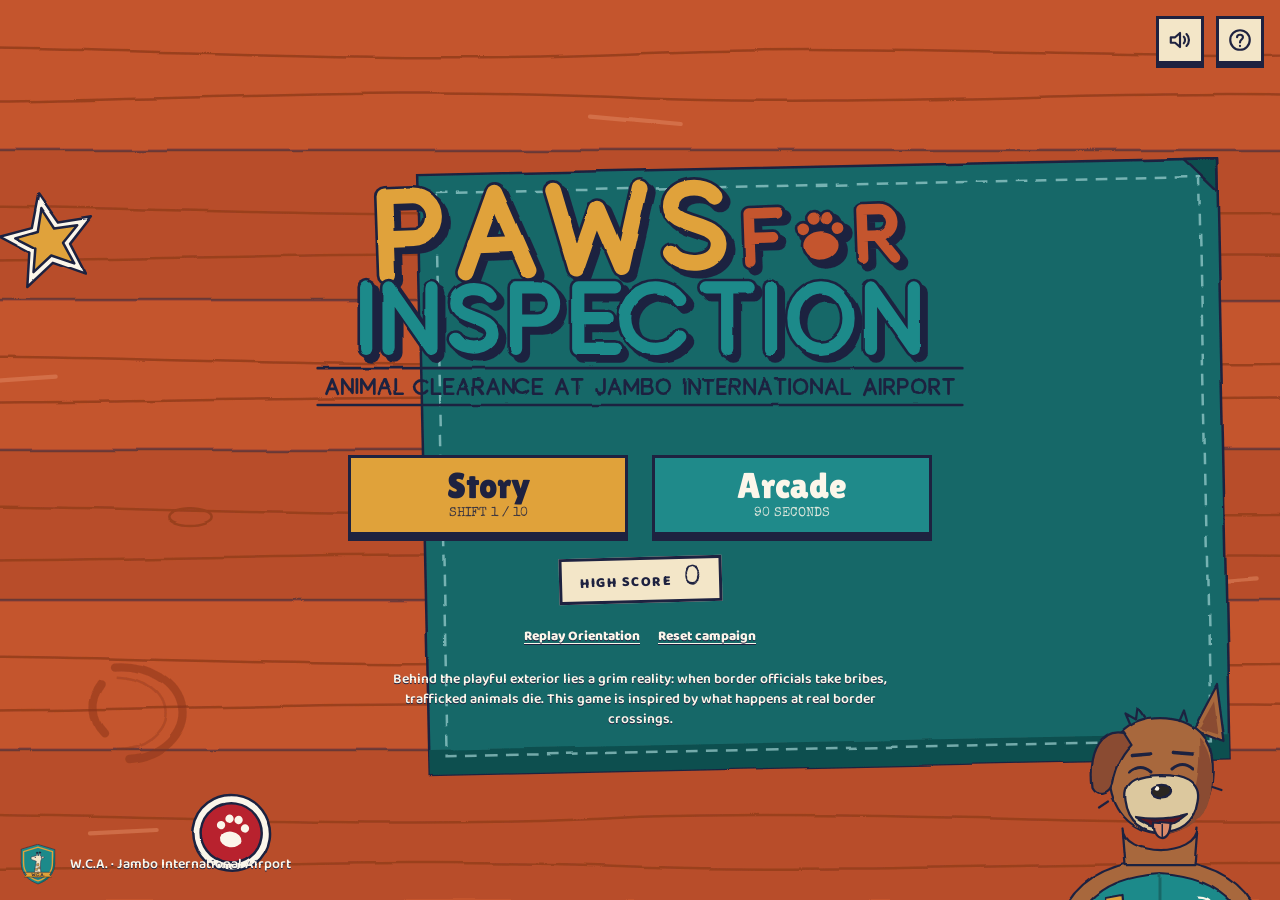
==== index.html @ 9b32c7e4 "Add a wildlife-trafficking disclaimer to the main menu A short line at the bottom of the teal mat: t" ====
<!DOCTYPE html>
<html lang="en">
<head>
  <meta charset="UTF-8" />
  <meta name="viewport" content="width=device-width, initial-scale=1.0, maximum-scale=1.0, user-scalable=no, viewport-fit=cover" />
  <meta name="theme-color" content="#E0A23A" />
  <meta name="apple-mobile-web-app-capable" content="yes" />
  <meta name="mobile-web-app-capable" content="yes" />
  <title>Paws for Inspection</title>
  <link rel="manifest" href="manifest.webmanifest" />
  <!-- Link previews (WhatsApp, X, Facebook) -->
  <meta property="og:type" content="website" />
  <meta property="og:title" content="Paws for Inspection" />
  <meta property="og:description" content="Catch the smugglers, save the animals. Clear animals through customs at Jambo International Airport." />
  <meta property="og:url" content="https://jiwe-studio.github.io/paws-for-inspection/" />
  <meta property="og:image" content="https://jiwe-studio.github.io/paws-for-inspection/art/ui/og-image.jpg" />
  <meta property="og:image:width" content="1200" />
  <meta property="og:image:height" content="630" />
  <meta name="twitter:card" content="summary_large_image" />
  <meta name="twitter:image" content="https://jiwe-studio.github.io/paws-for-inspection/art/ui/og-image.jpg" />
  <link rel="icon" type="image/svg+xml" href="art/ui/app-icon-192.svg" />
  <link rel="apple-touch-icon" href="art/ui/app-icon-180.png" />
  <meta name="description" content="Clear, search and stamp animals through airport customs at Jambo International Airport." />
  <link rel="preconnect" href="https://fonts.googleapis.com" />
  <link rel="preconnect" href="https://fonts.gstatic.com" crossorigin />
  <link rel="stylesheet" href="https://fonts.googleapis.com/css2?family=Lilita+One&family=Special+Elite&family=Baloo+2:wght@400;600;800&display=swap" />
  <link rel="stylesheet" href="style.css?v=38" />
  <script src="tutorial.js?v=38" defer></script>
  <script src="story.js?v=38" defer></script>
  <script src="audio.js?v=38" defer></script>
  <script src="game.js?v=38" defer></script>
</head>
<body>

  <!-- Loading screen (Batch 9 splash) -->
  <div class="splash" id="splash" aria-hidden="true"></div>

  <!-- TOP DASHBOARD -->
  <header>
    <div class="agency-branding">
      <div class="agency-badge"><img src="art/ui/logo-wca.svg" alt="W.C.A. crest" /></div>
      <div class="agency-text">
        <h1>W.C.A.</h1>
        <span>WANYAMA CUSTOMS AUTHORITY &middot; JAMBO INT'L AIRPORT</span>
      </div>
    </div>

    <div class="hud-metrics">
      <div class="mode-badge" id="hudModeBadge">STORY: SHIFT 1</div>

      <div class="metric-card timer-card" id="timerBox">
        <div class="label">Shift Timer</div>
        <div class="value" id="hudTimer">01:30</div>
      </div>

      <div class="metric-card">
        <div class="label">Score</div>
        <div class="value" id="hudScore">0</div>
      </div>

      <div class="metric-card" id="hudQuotaCard">
        <div class="label">Shift Quota</div>
        <div class="value" id="hudQuota">0 / 4</div>
      </div>

      <div class="metric-card">
        <div class="label">Strikes</div>
        <div class="strikes-container">
          <div class="strike-box" id="strike1">✕</div>
          <div class="strike-box" id="strike2">✕</div>
          <div class="strike-box" id="strike3">✕</div>
        </div>
      </div>

      <button class="btn-icon menu-toggle" id="btnMoreMenu" aria-expanded="false" aria-controls="headerBtns" aria-label="More options"><img class="icon" src="art/ui/icon-menu.svg" alt=""></button>

      <div class="header-btns" id="headerBtns">
        <button class="btn-icon" id="btnMainMenu" title="Return to Main Menu"><img class="icon" src="art/ui/icon-home.svg" alt=""> Menu</button>
        <button class="btn-icon" id="btnOpenDex" title="View the Rescue Log"><img class="icon" src="art/ui/icon-petdex.svg" alt=""> Rescue Log <span id="dexCountBadge">(0/20)</span></button>
        <button class="btn-icon" id="btnCustomSuspects" title="Add Friends to Suspect Roster"><img class="icon" src="art/ui/icon-suspects.svg" alt=""> Suspects</button>
        <button class="btn-icon" id="btnSoundToggle" title="Toggle Sound"><img class="icon" src="art/ui/icon-sound-on.svg" alt=""> ON</button>
        <button class="btn-icon" id="btnHelp" title="Customs Regulations Manual"><img class="icon" src="art/ui/icon-help.svg" alt=""> Help</button>
      </div>
    </div>
  </header>

  <!-- MAIN DESK -->
  <main id="deskMain">
    
    <!-- LEFT PANEL: PASSENGER & ANIMAL INSPECTION -->
    <section class="inspection-bay">
      <div class="passenger-booth">
        <div class="booth-window">
          <div class="passenger-avatar" id="passAvatar">👩🏾‍🌾</div>
        </div>
        <div class="passenger-details">
          <div class="passenger-name-tag">Passenger / Importer</div>
          <div class="passenger-name" id="passName">Njeri Wambui</div>
          <div class="speech-bubble" id="passSpeech">"Habari officer!"</div>
          <div class="bribe-offer hidden" id="bribeOffer">
            <img class="bribe-envelope" src="art/ui/bribe-envelope.svg" alt="" />
            <div class="bribe-note">An envelope slides under the window: <em>"a little chai money, officer"</em>.</div>
            <div class="bribe-actions">
              <button class="bribe-btn take" id="btnTakeBribe">Take it &amp; approve</button>
              <button class="bribe-btn refuse" id="btnRefuseBribe">Slide it back</button>
            </div>
          </div>
        </div>
      </div>

      <div class="animal-stage-container">
        <!-- SCALE READOUT -->
        <div class="scale-bar">
          <span class="scale-label"><span class="wide-only">BIO-MASS DIGITAL </span>SCALE</span>
          <span class="scale-digital-readout" id="scaleDisplay">0.0 KG</span>
        </div>

        <!-- CAGE VIEWPORT & SCRATCH CANVAS -->
        <div class="viewport-box" id="viewportBox">
          <!-- Revealed true underlayer -->
          <div class="animal-underlayer">
            <div class="animal-illustration" id="animalGraphic">🐕</div>
            <div class="animal-revealed-tag" id="animalTrueTag">Looks like: Border Collie</div>
          </div>

          <!-- Scratch Canvas Overlay for Disguise Rubbing -->
          <canvas class="animal-scratch-canvas" id="scratchCanvas" width="560" height="280"></canvas>
        </div>

        <!-- GADGET TRAY (Vocalizer & Coffee Panic Button) -->
        <div class="gadget-tray">
          <button class="gadget-btn" id="btnVocalize" title="Make the animal call out. A disguise might give itself away.">
            <img class="icon" src="art/ui/icon-provoke.svg" alt=""> Provoke<span class="wide-only"> Sound</span>
          </button>
          <button class="gadget-btn hidden" id="btnBiscuit" title="Biscuit sniffs the crate once per shift.">
            <img class="icon" src="art/crew/biscuit_sniffing.svg" alt=""><span class="wide-only"> Biscuit</span>
          </button>
          <button class="gadget-btn coffee" id="btnCoffee" title="Freeze the shift timer for 5 seconds. Once per shift.">
            <img class="icon" src="art/ui/icon-coffee.svg" alt=""> Chai<span class="wide-only"> Break (5s)</span>
          </button>
          <span class="wipe-progress-text" id="wipeStatus"></span>
        </div>

        <!-- TOOL CONTROLS -->
        <div class="toolbox" id="toolbox">
          <div class="tool-group">
            <button class="tool-btn active" id="btnToolSponge" title="Scrub the crate cover to see the animal inside.">
              <img class="icon" src="art/ui/icon-sponge.svg" alt=""> Sponge
            </button>
            <button class="tool-btn" id="btnToolUV" title="Check the permit seal. Genuine seals glow green.">
              <img class="icon" src="art/ui/icon-uv.svg" alt=""> UV<span class="wide-only"> Light</span>
            </button>
          </div>
          <span class="hotkey-hint">Hotkeys: [A] Approve &bull; [D] Deny &bull; [W/Space] Tool</span>
        </div>
      </div>
    </section>

    <!-- RIGHT PANEL: CITES OFFICIAL PERMIT & STAMPS -->
    <section class="permit-panel">
      <div class="cites-permit" id="permitCard">
        <!-- Physical Stamp Imprint on Verdict -->
        <div class="rubber-stamp-overlay" id="stampOverlay"><img id="stampOverlayImg" src="art/ui/stamp-approved.svg" alt="" /></div>

        <div>
          <div class="permit-header">
            <div class="permit-title-wrap">
              <h2>Wildlife Transit Permit</h2>
              <span>WANYAMA CUSTOMS AUTHORITY &middot; IMPORT DIVISION</span>
            </div>
            <div class="permit-code" id="docPermitId">#WTP-0000-K</div>
          </div>

          <div class="permit-fields">
            <div class="permit-field">
              <div class="p-label">Owner / Importer</div>
              <div class="p-value" id="docOwner">Njeri Wambui</div>
            </div>

            <div class="permit-field">
              <div class="p-label">Permit Valid Until</div>
              <div class="p-value" id="docExpiry">NOV 24, 2026</div>
            </div>

            <div class="permit-field full-width">
              <div class="p-label">Declared Species</div>
              <div class="p-value" id="docSpecies">Border Collie (Canis familiaris)</div>
            </div>

            <div class="permit-field">
              <div class="p-label">Permitted Max Weight</div>
              <div class="p-value" id="docWeight">Max 20.0 KG</div>
            </div>

            <div class="permit-field chip-field">
              <div class="p-label">Microchip ID</div>
              <div class="p-value" id="docChip">#CHIP-0000-KE</div>
            </div>
          </div>
        </div>

        <div class="official-seal-row">
          <div class="security-hologram" id="docSeal">
            <img id="docSealImg" src="art/ui/seal-genuine.svg" alt="W.C.A. official seal" />
          </div>
          <div class="customs-date-badge">
            <div class="c-label">TODAY'S CUSTOMS DATE:</div>
            <div class="c-date" id="docCurrentDate">OCT 14, 2026</div>
          </div>
        </div>
      </div>

      <!-- VERDICT BUTTONS -->
      <div class="verdict-actions">
        <button class="stamp-btn deny" id="btnDeny">
          <img class="stamp-icon" src="art/ui/stamp-button-deny.svg" alt="" />
          <span class="stamp-label">DENY<span class="shortcut-tag">KEY: D</span></span>
        </button>
        <button class="stamp-btn approve" id="btnApprove">
          <img class="stamp-icon" src="art/ui/stamp-button-approve.svg" alt="" />
          <span class="stamp-label">APPROVE<span class="shortcut-tag">KEY: A</span></span>
        </button>
      </div>
    </section>

  </main>

  <!-- POPUP FEEDBACK TOAST -->
  <div class="verdict-feedback" id="verdictToast">
    <span id="toastIcon"></span>
    <span id="toastMsg"></span>
  </div>

  <!-- DIALOGUE + SPOTLIGHT (Orientation, shift briefings, story scenes) -->
  <div class="dialogue-layer hidden" id="dialogueLayer">
    <div class="dialogue-backdrop" id="dialogueBackdrop"></div>
    <svg class="spotlight-svg" id="spotlightSvg" aria-hidden="true"></svg>
    <div class="dialogue-box" id="dialogueBox" role="dialog" aria-live="polite">
      <div class="dialogue-portrait" id="dialoguePortrait"></div>
      <div class="dialogue-body">
        <div class="dialogue-name" id="dialogueName"></div>
        <div class="dialogue-text" id="dialogueText"></div>
        <div class="dialogue-next" id="dialogueNext">Tap to continue ▸</div>
      </div>
    </div>
  </div>

  <!-- 1. MAIN MENU (Batch 6a) -->
  <div class="modal-backdrop screen-backdrop" id="mainMenuModal">
    <div class="screen-corner-btns">
      <button class="icon-square" id="btnMenuSound" aria-label="Toggle sound"><img class="icon" src="art/ui/icon-sound-on.svg" alt="" /></button>
      <button class="icon-square" id="btnMenuHelp" aria-label="How to play"><img class="icon" src="art/ui/icon-help.svg" alt="" /></button>
    </div>
    <img class="menu-biscuit" src="art/crew/biscuit_happy.svg" alt="" />

    <div class="menu-screen">
      <h2 class="menu-logo"><img src="art/ui/logo-game.svg" alt="Paws for Inspection" /></h2>

      <div class="menu-main-btns">
        <button class="big-btn big-btn-ochre" id="btnMenuStory">
          Story
          <span class="big-btn-sub" id="menuStoryBadge">SHIFT 1 / 10</span>
        </button>
        <button class="big-btn big-btn-teal" id="btnMenuArcade">
          Arcade
          <span class="big-btn-sub">90 SECONDS</span>
        </button>
      </div>

      <div class="menu-highscore">
        <span class="hs-label">HIGH SCORE</span>
        <span class="hs-val" id="menuArcadeHighScore">0</span>
      </div>

      <div class="menu-links">
        <button class="text-link" id="btnReplayTutorial">Replay Orientation</button>
        <button class="text-link" id="btnResetStory">Reset campaign</button>
      </div>

      <p class="menu-disclaimer">Behind the playful exterior lies a grim reality: when border officials take bribes, trafficked animals die. This game is inspired by what happens at real border crossings.</p>
    </div>

    <div class="menu-footer"><img src="art/ui/logo-wca.svg" alt="" /><span>W.C.A. &middot; Jambo International Airport</span></div>
  </div>

  <!-- 2. DAILY BULLETIN (Batch 6b) -->
  <div class="modal-backdrop screen-backdrop hidden" id="bulletinModal">
    <div class="bulletin-screen">
      <div class="bulletin-sheet">
        <div class="bulletin-body">
          <div class="bulletin-kicker" id="bulletinKicker">DAILY BULLETIN &middot; SHIFT 1 &middot; 14 OCT</div>
          <div class="bulletin-title" id="bulletinTitle">First Day at Jambo</div>
          <div class="bulletin-story" id="bulletinStory"></div>
          <div class="bulletin-rules">
            <div class="bulletin-rules-title">TODAY'S RULES</div>
            <ol class="bulletin-rules-list" id="bulletinRulesList"></ol>
          </div>
        </div>
      </div>
      <div class="bulletin-actions">
        <div class="bulletin-nudge">Read it, rookie. Then stamp.</div>
        <button class="big-btn big-btn-ochre" id="btnStartBulletinShift">Start shift</button>
      </div>
    </div>
  </div>

  <!-- STORY MAP (Batch 7e): pick a shift, see bests and endings -->
  <div class="modal-backdrop screen-backdrop hidden" id="storyMapModal">
    <div class="map-screen">
      <div class="map-head">
        <button class="icon-square" id="btnMapBack" aria-label="Back to menu"><img class="icon" src="art/ui/icon-home.svg" alt="" /></button>
        <div class="map-title">Story &middot; first ten shifts</div>
        <div class="map-endings" id="mapEndings"></div>
        <button class="map-badges-btn" id="btnMapBadges">Badges 0/11</button>
      </div>
      <div class="map-board">
        <img class="map-bg" src="art/ui/story-map-bg.svg" alt="" />
        <div class="map-nodes" id="mapNodes"></div>
      </div>
      <button class="big-btn big-btn-ochre" id="btnMapStart">Start shift 1</button>
    </div>
  </div>

  <!-- BADGES -->
  <div class="modal-backdrop hidden" id="badgesModal">
    <div class="modal-card badges-card">
      <div class="log-head"><h2>Badges</h2><span class="log-count" id="badgesCount">0 / 11</span></div>
      <div class="badge-grid" id="badgesGrid"></div>
      <button class="primary-btn" id="btnCloseBadges">Back</button>
    </div>
  </div>

  <!-- SHIFT TITLE CARD (Batch 7d) -->
  <div class="shift-card-layer hidden" id="shiftCardLayer">
    <img class="shift-card" id="shiftCardImg" src="art/ui/shift-card-01.svg" alt="" />
  </div>

  <!-- TEAM ACTIVITY (K9 training, warehouse raid, quiz night) -->
  <div class="modal-backdrop screen-backdrop hidden" id="activityModal">
    <div class="paper-panel activity-panel">
      <div class="activity-head">
        <div>
          <div class="report-kicker" id="activityKicker">TEAM ACTIVITY</div>
          <h2 class="report-title" id="activityTitle"></h2>
        </div>
        <div class="activity-progress" id="activityProgress"></div>
      </div>
      <div class="activity-body" id="activityBody"></div>
    </div>
  </div>

  <!-- 3. SHIFT REPORT (Batch 6d) -->
  <div class="modal-backdrop screen-backdrop hidden" id="gameOverModal">
    <div class="paper-panel report-panel">
      <div class="report-head">
        <div>
          <div class="report-kicker" id="endSubtitle">SHIFT 1 &middot; COMPLETE</div>
          <h2 class="report-title" id="endTitle">Shift report</h2>
        </div>
        <div class="report-rank" id="endRank">SENIOR INSPECTOR</div>
      </div>

      <div class="report-stats">
        <div class="report-stat"><div class="s-label">ACCURACY</div><div class="s-value" id="endAccuracy">0%</div></div>
        <div class="report-stat"><div class="s-label">SPEED</div><div class="s-value"><span id="endSpeed">0.0s</span><span class="s-unit">per case</span></div></div>
        <div class="report-stat"><div class="s-label">SMUGGLERS BUSTED</div><div class="s-value" id="endSmugglers">0</div></div>
        <div class="report-stat"><div class="s-label">STRIKES</div><div class="s-value"><span id="endStrikes">0</span><span class="report-strike-marks" id="endStrikeMarks"></span></div></div>
      </div>

      <div class="report-rescued hidden" id="endRescuedRow">
        <div class="report-rescued-badges" id="endRescuedBadges"></div>
        <div class="report-rescued-text" id="endRescuedText"></div>
      </div>

      <div class="report-score">SCORE <span id="endScore">0</span> &middot; <span id="endCases">0</span> CASES</div>
      <div class="report-best" id="endBest"></div>

      <div class="report-actions">
        <button class="big-btn big-btn-ochre" id="btnEndAction">Next shift</button>
        <button class="big-btn big-btn-teal" id="btnShareResult" aria-label="Share your result">Share</button>
        <button class="big-btn big-btn-paper" id="btnEndReturnMenu">Menu</button>
      </div>
    </div>
  </div>

  <!-- 4. PET-DEX DOSSIER SCRAPBOOK MODAL -->
  <div class="modal-backdrop hidden" id="petdexModal">
    <div class="modal-card" style="max-width:680px;">
      <div class="log-head"><h2>Rescue Log</h2><span class="log-count" id="logCount">0 / 20</span></div>
      <div class="subtitle">Every animal you have cleared, seized or rescued</div>

      <div class="petdex-grid" id="petdexGrid">
        <!-- Rendered dynamically -->
      </div>

      <button class="primary-btn" id="btnCloseDex">BACK TO DESK</button>
    </div>
  </div>

  <!-- 5. CUSTOM SUSPECTS MODAL ("PUT US IN THE GAME") -->
  <div class="modal-backdrop hidden" id="suspectsModal">
    <div class="modal-card">
      <h2>Customs Suspect Roster</h2>
      <div class="subtitle">Add You &amp; Your Friends to the Passenger Rotation!</div>

      <div style="background:#263238; padding:12px; border-radius:8px; margin-bottom:14px; text-align:left;">
        <div style="font-size:0.75rem; font-weight:bold; color:var(--accent-gold); margin-bottom:6px;">ADD NEW SUSPECT:</div>
        <div class="suspect-form-row">
          <input type="text" class="versus-input" id="inputSuspectName" placeholder="Friend's Name" maxlength="24" />
          <select id="selectAvatar" style="background:#37474f; color:#fff; border:1px solid #546e7a; border-radius:4px; padding:6px; font-size:1.1rem;">
            <option value="🥸">🥸</option>
            <option value="🤠">🤠</option>
            <option value="🧐">🧐</option>
            <option value="👩‍🌾">👩‍🌾</option>
            <option value="🎩">🎩</option>
            <option value="🕵️‍♂️">🕵️‍♂️</option>
            <option value="🦹">🦹</option>
          </select>
        </div>
        <input type="text" class="versus-input" id="inputSuspectQuote" placeholder="Suspicious quote (e.g. 'I swear it's just my dog!')" style="width:100%; margin-bottom:8px;" maxlength="70" />
        <button class="primary-btn" id="btnAddSuspect" style="padding:8px 16px; font-size:0.9rem;">+ ADD SUSPECT</button>
      </div>

      <div style="font-size:0.75rem; font-weight:bold; color:#90a4ae; margin-bottom:6px; text-align:left;">CURRENT ROSTER:</div>
      <div id="suspectsList" style="max-height:180px; overflow-y:auto; margin-bottom:14px;"></div>

      <button class="primary-btn" id="btnCloseSuspects">SAVE &amp; RETURN</button>
    </div>
  </div>

  <!-- SOUND SETTINGS -->
  <div class="modal-backdrop hidden" id="audioModal">
    <div class="modal-card audio-card">
      <h2>Sound</h2>
      <div class="audio-rows">
        <label class="audio-row"><span>Music</span><input type="range" id="volMusic" min="0" max="100" /></label>
        <label class="audio-row"><span>Effects</span><input type="range" id="volSfx" min="0" max="100" /></label>
        <label class="audio-row"><span>Airport sounds</span><input type="range" id="volAmbience" min="0" max="100" /></label>
        <label class="audio-row audio-mute"><input type="checkbox" id="audioMute" /><span>Mute everything</span></label>
      </div>
      <button class="primary-btn" id="btnCloseAudio">Done</button>
    </div>
  </div>

  <!-- 6. RULES POPUP MODAL -->
  <div class="modal-backdrop hidden" id="rulesModal">
    <div class="modal-card">
      <h2>Customs Officer Field Manual</h2>
      <div class="subtitle">Quick Discrepancy Checklist</div>

      <div class="guide-box">
        <p><strong>DENY ENTRY IF ANY OF THE FOLLOWING OCCUR:</strong></p>
        <p><strong class="rule-deny">DENY &middot; Expired Permit:</strong> the "Valid Until" date is before today's customs date.</p>
        <p><strong class="rule-deny">DENY &middot; Name Mismatch:</strong> the permit owner isn't spelled exactly like the passenger's name. Watch for one-letter typos!</p>
        <p><strong class="rule-deny">DENY &middot; Overweight:</strong> the scale reads above the permit's max weight, even by a little.</p>
        <p><strong class="rule-deny">DENY &middot; Disguised Animal:</strong> scrub the crate with the Sponge. DENY if the animal isn't the declared species. <em>Provoke Sound</em> can give it away too.</p>
        <p><strong class="rule-deny">DENY &middot; Forged Seal:</strong> switch to the Blacklight UV. A genuine seal glows green. A fake stays dark.</p>
        <p><strong class="rule-approve">APPROVE:</strong> everything checks out.</p>
        <p style="color:#90a4ae;">Rules unlock shift by shift. Your Daily Bulletin always lists what to check.</p>
      </div>

      <button class="primary-btn" id="btnCloseRules">BACK TO DESK</button>
    </div>
  </div>

</body>
</html>
---- style.css ----
:root {
  --bg-desk: #232b36;
  --desk-pad: #37474f;
  --paper-bg: #fdf8e9;
  --paper-border: #d4c5a9;
  --ink: #1a1a1a;
  --cites-stamp-red: #d32f2f;
  --cites-stamp-green: #2e7d32;
  --accent-gold: #fbc02d;
  --accent-blue: #0288d1;
  --accent-cyan: #00e5ff;
  --danger: #e53935;
  --success: #43a047;
  --lcd-green: #00e676;
  --lcd-bg: #00240e;
  --font-mono: "Courier New", Courier, monospace;
  --font-sans: system-ui, -apple-system, BlinkMacSystemFont, "Segoe UI", Roboto, sans-serif;
}

* {
  box-sizing: border-box;
  margin: 0;
  padding: 0;
  user-select: none;
  -webkit-user-select: none;
  -webkit-tap-highlight-color: transparent;
}

body {
  background-color: var(--bg-desk);
  font-family: var(--font-sans);
  color: #eceff1;
  min-height: 100vh;
  min-height: 100dvh;
  display: flex;
  flex-direction: column;
  overflow-x: hidden;
}

/* TOP DASHBOARD / HEADER */
header {
  background: linear-gradient(180deg, #1b222c 0%, #11161d 100%);
  border-bottom: 3px solid #0d1217;
  padding: 8px 16px;
  display: flex;
  align-items: center;
  justify-content: space-between;
  gap: 12px;
  box-shadow: 0 4px 15px rgba(0,0,0,0.5);
  z-index: 10;
  flex-wrap: wrap;
}

.agency-branding {
  display: flex;
  align-items: center;
  gap: 10px;
}

.agency-badge {
  font-size: 1.8rem;
  background: #37474f;
  border: 2px solid var(--accent-gold);
  border-radius: 50%;
  width: 42px;
  height: 42px;
  display: flex;
  align-items: center;
  justify-content: center;
  box-shadow: 0 2px 8px rgba(0,0,0,0.4);
}

.agency-text h1 {
  font-size: 1.05rem;
  font-weight: 800;
  letter-spacing: 0.8px;
  color: #fff;
  text-transform: uppercase;
  line-height: 1.1;
}

.agency-text span {
  font-size: 0.65rem;
  color: #90a4ae;
  letter-spacing: 0.5px;
}

.hud-metrics {
  display: flex;
  align-items: center;
  gap: 10px;
  flex-wrap: wrap;
}

.metric-card {
  background: #19202a;
  border: 1px solid #37474f;
  border-radius: 6px;
  padding: 4px 10px;
  text-align: center;
  min-width: 75px;
}

.metric-card .label {
  font-size: 0.6rem;
  font-weight: 700;
  color: #90a4ae;
  text-transform: uppercase;
  letter-spacing: 0.8px;
  margin-bottom: 1px;
}

.metric-card .value {
  font-family: var(--font-mono);
  font-size: 1.2rem;
  font-weight: 800;
  color: #fff;
}

.metric-card.timer-card .value {
  color: var(--lcd-green);
}

.metric-card.timer-card.frozen .value {
  color: var(--accent-cyan);
  text-shadow: 0 0 10px var(--accent-cyan);
}

.metric-card.timer-card.urgent .value {
  color: var(--danger);
  animation: pulse-urgent 0.8s infinite alternate;
}

@keyframes pulse-urgent {
  from { transform: scale(1); filter: drop-shadow(0 0 2px var(--danger)); }
  to { transform: scale(1.08); filter: drop-shadow(0 0 8px var(--danger)); }
}

.mode-badge {
  background: #37474f;
  border: 1px solid var(--accent-gold);
  color: var(--accent-gold);
  padding: 4px 10px;
  border-radius: 4px;
  font-size: 0.72rem;
  font-weight: 800;
  letter-spacing: 0.5px;
  text-transform: uppercase;
}

.strikes-container {
  display: flex;
  gap: 4px;
  margin-top: 3px;
}

.strike-box {
  width: 18px;
  height: 18px;
  background: #263238;
  border: 1px solid #455a64;
  border-radius: 4px;
  display: flex;
  align-items: center;
  justify-content: center;
  font-size: 0.75rem;
  color: #546e7a;
  font-weight: bold;
}

.strike-box.active {
  background: #d32f2f;
  border-color: #ff5252;
  color: #fff;
  box-shadow: 0 0 8px rgba(255, 23, 68, 0.7);
}

.header-btns {
  display: flex;
  gap: 6px;
}

.btn-icon {
  background: #263238;
  border: 1px solid #455a64;
  color: #eceff1;
  padding: 5px 9px;
  border-radius: 6px;
  cursor: pointer;
  font-size: 0.78rem;
  font-weight: 600;
  display: flex;
  align-items: center;
  gap: 5px;
  transition: all 0.2s;
}

.btn-icon:hover {
  background: #37474f;
  border-color: #78909c;
}

/* MAIN DESK PLAY AREA */
main {
  flex: 1;
  padding: 12px 16px;
  display: grid;
  grid-template-columns: 1.15fr 1fr;
  gap: 16px;
  max-width: 1400px;
  margin: 0 auto;
  width: 100%;
  transition: box-shadow 0.3s ease;
}

/* PANIC MODE CONTAINER GLOW */
main.panic-glow {
  animation: panic-pulse 0.7s infinite alternate;
}

@keyframes panic-pulse {
  from {
    box-shadow: inset 0 0 15px rgba(229, 57, 53, 0.3), 0 0 20px rgba(229, 57, 53, 0.2);
  }
  to {
    box-shadow: inset 0 0 35px rgba(229, 57, 53, 0.7), 0 0 40px rgba(229, 57, 53, 0.5);
  }
}

/* LEFT PANEL: PASSENGER & ANIMAL INSPECTION */
.inspection-bay {
  background: #263238;
  border-radius: 10px;
  border: 2px solid #37474f;
  display: flex;
  flex-direction: column;
  overflow: hidden;
  box-shadow: 0 8px 24px rgba(0,0,0,0.35);
}

.passenger-booth {
  background: #1e272e;
  padding: 10px 14px;
  border-bottom: 2px solid #37474f;
  display: flex;
  align-items: center;
  gap: 12px;
}

.passenger-avatar {
  width: 52px;
  height: 52px;
  background: #34495e;
  border: 2px solid var(--accent-gold);
  border-radius: 8px;
  display: flex;
  align-items: center;
  justify-content: center;
  font-size: 2rem;
  flex-shrink: 0;
  position: relative;
}

.passenger-details {
  flex: 1;
  min-width: 0;
}

.passenger-name-tag {
  font-size: 0.65rem;
  text-transform: uppercase;
  letter-spacing: 0.8px;
  color: #b0bec5;
}

.passenger-name {
  font-size: 1rem;
  font-weight: 700;
  color: #fff;
  white-space: nowrap;
  overflow: hidden;
  text-overflow: ellipsis;
}

.speech-bubble {
  margin-top: 3px;
  background: #2c3e50;
  border-left: 3px solid var(--accent-gold);
  padding: 4px 8px;
  border-radius: 0 6px 6px 0;
  font-size: 0.78rem;
  font-style: italic;
  color: #eceff1;
  line-height: 1.3;
}

/* ANIMAL DISPLAY & SCALE */
.animal-stage-container {
  padding: 12px 14px;
  display: flex;
  flex-direction: column;
  gap: 10px;
  flex: 1;
}

.scale-bar {
  background: #111;
  border: 2px solid #455a64;
  border-radius: 6px;
  padding: 6px 12px;
  display: flex;
  align-items: center;
  justify-content: space-between;
}

.scale-label {
  font-size: 0.72rem;
  font-weight: bold;
  color: #78909c;
  letter-spacing: 0.8px;
}

.scale-digital-readout {
  font-family: var(--font-mono);
  font-size: 1.25rem;
  font-weight: 800;
  color: var(--lcd-green);
  background: var(--lcd-bg);
  padding: 2px 8px;
  border-radius: 4px;
  border: 1px solid #004d20;
  letter-spacing: 1.5px;
  text-shadow: 0 0 8px rgba(0, 230, 118, 0.6);
}

/* INTERACTIVE CANVAS CAGE */
.viewport-box {
  position: relative;
  background: radial-gradient(circle at center, #3b4d58 0%, #1f2a30 100%);
  border: 3px solid #455a64;
  border-radius: 8px;
  aspect-ratio: 2 / 1;
  width: 100%;
  display: flex;
  align-items: center;
  justify-content: center;
  overflow: hidden;
  box-shadow: inset 0 0 25px rgba(0,0,0,0.6);
  container-type: inline-size;
}

.viewport-box::before {
  content: "";
  position: absolute;
  inset: 0;
  background: repeating-linear-gradient(
    90deg,
    rgba(255, 255, 255, 0.03) 0px,
    rgba(255, 255, 255, 0.03) 1px,
    transparent 1px,
    transparent 35px
  );
  pointer-events: none;
}

.animal-underlayer {
  position: absolute;
  inset: 0;
  display: flex;
  flex-direction: column;
  align-items: center;
  justify-content: center;
  pointer-events: none;
}

.animal-illustration {
  font-size: min(6.5rem, 22cqw);
  filter: drop-shadow(0 12px 15px rgba(0,0,0,0.5));
  transition: transform 0.2s cubic-bezier(0.175, 0.885, 0.32, 1.275);
}

.animal-revealed-tag {
  margin-top: 8px;
  background: rgba(0, 0, 0, 0.78);
  border: 1px solid var(--accent-gold);
  color: #fff;
  padding: 3px 10px;
  border-radius: 12px;
  font-size: 0.76rem;
  font-weight: bold;
  letter-spacing: 0.5px;
  box-shadow: 0 2px 6px rgba(0,0,0,0.4);
  display: flex;
  align-items: center;
  gap: 6px;
}

.animal-scratch-canvas {
  position: absolute;
  top: 0;
  left: 0;
  width: 100%;
  height: 100%;
  cursor: crosshair;
  z-index: 5;
  touch-action: none;
}

/* GADGET TRAY */
.gadget-tray {
  display: flex;
  align-items: center;
  justify-content: space-between;
  gap: 8px;
  background: #18222a;
  padding: 6px 10px;
  border-radius: 6px;
  border: 1px solid #37474f;
  flex-wrap: wrap;
}

.gadget-btn {
  background: #263238;
  border: 1px solid #455a64;
  color: #eceff1;
  padding: 5px 9px;
  border-radius: 5px;
  cursor: pointer;
  font-size: 0.75rem;
  font-weight: 700;
  display: flex;
  align-items: center;
  gap: 5px;
  transition: all 0.15s;
}

.gadget-btn:active {
  transform: scale(0.96);
}

.gadget-btn.coffee {
  border-color: #8d6e63;
  background: #3e2723;
  color: #ffccbc;
}

.gadget-btn.coffee.used {
  opacity: 0.4;
  pointer-events: none;
  filter: grayscale(1);
}

/* TOOL CONTROLS */
.toolbox {
  display: flex;
  align-items: center;
  justify-content: space-between;
  gap: 8px;
  background: #1e272e;
  padding: 8px 10px;
  border-radius: 6px;
  border: 1px solid #37474f;
  flex-wrap: wrap;
}

.tool-group {
  display: flex;
  gap: 6px;
}

.tool-btn {
  background: #2c3e50;
  border: 2px solid #455a64;
  color: #cfd8dc;
  padding: 6px 12px;
  border-radius: 6px;
  font-size: 0.78rem;
  font-weight: 700;
  cursor: pointer;
  display: flex;
  align-items: center;
  gap: 5px;
  transition: all 0.15s ease;
}

.tool-btn.active {
  background: var(--accent-gold);
  color: #111;
  border-color: #ffd54f;
  box-shadow: 0 0 10px rgba(251, 192, 45, 0.5);
}

.wipe-progress-text {
  font-size: 0.72rem;
  color: #90a4ae;
  font-weight: 600;
}

/* RIGHT PANEL: CITES PERMIT & VERDICT */
.permit-panel {
  display: flex;
  flex-direction: column;
  gap: 12px;
}

.cites-permit {
  background-color: var(--paper-bg);
  background-image: radial-gradient(#e0d7be 1px, transparent 1px);
  background-size: 16px 16px;
  border: 3px double var(--paper-border);
  border-radius: 8px;
  padding: 16px 20px;
  color: var(--ink);
  box-shadow: 0 10px 30px rgba(0,0,0,0.45);
  position: relative;
  flex: 1;
  display: flex;
  flex-direction: column;
  justify-content: space-between;
  overflow: clip;
}

.cites-permit::before {
  content: "W.C.A. VERIFIED";
  position: absolute;
  top: 50%;
  left: 50%;
  transform: translate(-50%, -50%) rotate(-25deg);
  font-size: 2.8rem;
  font-weight: 900;
  color: rgba(180, 160, 130, 0.12);
  pointer-events: none;
  letter-spacing: 4px;
  white-space: nowrap;
}

.permit-header {
  border-bottom: 2px solid #5d4037;
  padding-bottom: 8px;
  display: flex;
  justify-content: space-between;
  align-items: flex-start;
}

.permit-title-wrap h2 {
  font-size: 1.05rem;
  text-transform: uppercase;
  font-weight: 900;
  letter-spacing: 0.8px;
  color: #3e2723;
}

.permit-title-wrap span {
  font-size: 0.65rem;
  color: #795548;
  font-weight: bold;
  letter-spacing: 1px;
}

.permit-code {
  font-family: var(--font-mono);
  font-size: 0.8rem;
  font-weight: bold;
  color: #5d4037;
  border: 1px dashed #8d6e63;
  padding: 2px 6px;
  border-radius: 4px;
  background: rgba(255,255,255,0.6);
}

.permit-fields {
  display: grid;
  grid-template-columns: 1fr 1fr;
  gap: 10px 14px;
  margin: 12px 0;
}

.permit-field {
  border-bottom: 1px solid #d7ccc8;
  padding-bottom: 3px;
}

.permit-field.full-width {
  grid-column: span 2;
}

.permit-field .p-label {
  font-size: 0.62rem;
  font-weight: 800;
  color: #8d6e63;
  text-transform: uppercase;
  letter-spacing: 0.5px;
  margin-bottom: 1px;
}

.permit-field .p-value {
  font-family: var(--font-mono);
  font-size: 0.9rem;
  font-weight: 700;
  color: #212121;
}

.permit-field .p-subtext {
  font-size: 0.68rem;
  color: #616161;
  font-style: italic;
}

.official-seal-row {
  display: flex;
  align-items: center;
  justify-content: space-between;
  border-top: 1px dashed #bcaaa4;
  padding-top: 10px;
  margin-top: auto;
}

.security-hologram {
  width: 70px;
  height: 44px;
  border: 2px solid #8d6e63;
  background: linear-gradient(135deg, #e0f7fa 0%, #ffe082 50%, #f8bbd0 100%);
  border-radius: 4px;
  display: flex;
  align-items: center;
  justify-content: center;
  font-size: 0.62rem;
  font-weight: 900;
  color: #37474f;
  text-shadow: 0 1px 1px #fff;
  box-shadow: inset 0 0 6px rgba(0,0,0,0.15);
  position: relative;
  overflow: hidden;
  text-align: center;
}

.security-hologram.missing {
  background: #efebe9;
  border-style: dashed;
  color: #b0bec5;
}

.security-hologram.missing::after {
  content: "NO SEAL";
  color: #d32f2f;
  font-weight: bold;
  font-size: 0.62rem;
}

.customs-date-badge {
  text-align: right;
}

.customs-date-badge .c-label {
  font-size: 0.6rem;
  font-weight: 800;
  color: #8d6e63;
}

.customs-date-badge .c-date {
  font-family: var(--font-mono);
  font-size: 0.8rem;
  font-weight: 800;
  color: #1b222c;
}

/* VERDICT STAMP CONTROLS */
.verdict-actions {
  display: grid;
  grid-template-columns: 1fr 1fr;
  gap: 12px;
}

.stamp-btn {
  padding: 16px 14px;
  border-radius: 8px;
  font-family: var(--font-sans);
  font-size: 1.15rem;
  font-weight: 900;
  letter-spacing: 1px;
  cursor: pointer;
  border: none;
  display: flex;
  flex-direction: column;
  align-items: center;
  justify-content: center;
  gap: 3px;
  transition: all 0.1s ease;
  box-shadow: 0 5px 0 rgba(0,0,0,0.35), 0 8px 18px rgba(0,0,0,0.3);
  position: relative;
}

.stamp-btn:active {
  transform: translateY(3px);
  box-shadow: 0 2px 0 rgba(0,0,0,0.35), 0 3px 8px rgba(0,0,0,0.2);
}

.stamp-btn.deny {
  background: linear-gradient(180deg, #e53935 0%, #b71c1c 100%);
  color: #fff;
  border: 2px solid #ff8a80;
}

.stamp-btn.approve {
  background: linear-gradient(180deg, #43a047 0%, #1b5e20 100%);
  color: #fff;
  border: 2px solid #a5d6a7;
}

.stamp-btn .shortcut-tag {
  font-size: 0.62rem;
  font-weight: 700;
  opacity: 0.85;
  letter-spacing: 0.5px;
}

/* PHYSICAL STAMP OVERLAY EFFECT ON VERDICT */
.rubber-stamp-overlay {
  position: absolute;
  top: 50%;
  left: 50%;
  transform: translate(-50%, -50%) rotate(-15deg) scale(2);
  font-size: 3rem;
  font-weight: 900;
  letter-spacing: 3px;
  padding: 6px 20px;
  border: 6px solid;
  border-radius: 12px;
  text-transform: uppercase;
  opacity: 0;
  pointer-events: none;
  z-index: 50;
  transition: transform 0.15s cubic-bezier(0.175, 0.885, 0.32, 1.275), opacity 0.15s ease;
}

.rubber-stamp-overlay.active-stamp {
  opacity: 0.92;
  transform: translate(-50%, -50%) rotate(-12deg) scale(1);
}

.rubber-stamp-overlay.approved {
  color: var(--cites-stamp-green);
  border-color: var(--cites-stamp-green);
  background: rgba(46, 125, 50, 0.15);
  box-shadow: 0 0 15px rgba(46, 125, 50, 0.4);
}

.rubber-stamp-overlay.denied {
  color: var(--cites-stamp-red);
  border-color: var(--cites-stamp-red);
  background: rgba(211, 47, 47, 0.15);
  box-shadow: 0 0 15px rgba(211, 47, 47, 0.4);
}

/* SCREEN SHAKE ANIMATION */
.screen-shake {
  animation: shake 0.35s cubic-bezier(.36,.07,.19,.97) both;
}

@keyframes shake {
  10%, 90% { transform: translate3d(-3px, 1px, 0); }
  20%, 80% { transform: translate3d(4px, -2px, 0); }
  30%, 50%, 70% { transform: translate3d(-6px, 3px, 0); }
  40%, 60% { transform: translate3d(6px, -3px, 0); }
}

/* TOAST / FEEDBACK POPUP */
.verdict-feedback {
  position: fixed;
  bottom: 24px;
  left: 50%;
  transform: translateX(-50%) translateY(120px);
  background: #1e272e;
  border: 2px solid var(--accent-gold);
  padding: 10px 20px;
  border-radius: 8px;
  display: flex;
  align-items: center;
  gap: 10px;
  font-weight: 700;
  font-size: 0.88rem;
  color: #fff;
  box-shadow: 0 12px 30px rgba(0,0,0,0.6);
  transition: transform 0.25s cubic-bezier(0.175, 0.885, 0.32, 1.275);
  z-index: 100;
  max-width: 90%;
}

.verdict-feedback.show {
  transform: translateX(-50%) translateY(0);
}

.verdict-feedback.correct {
  border-color: var(--success);
  background: #1b3820;
}

.verdict-feedback.wrong {
  border-color: var(--danger);
  background: #3b1818;
}

/* MODAL OVERLAYS */
.modal-backdrop {
  position: fixed;
  inset: 0;
  background: rgba(10, 14, 18, 0.92);
  backdrop-filter: blur(6px);
  display: flex;
  align-items: center;
  justify-content: center;
  z-index: 200;
  padding: 16px;
  overflow-y: auto;
}

.modal-card {
  background: #1e272e;
  border: 3px solid var(--accent-gold);
  border-radius: 12px;
  width: 100%;
  max-width: 600px;
  padding: 24px;
  box-shadow: 0 20px 50px rgba(0,0,0,0.8);
  text-align: center;
  max-height: 92vh;
  max-height: 92dvh;
  overflow-y: auto;
}

.modal-card h2 {
  font-size: 1.6rem;
  font-weight: 900;
  color: #fff;
  margin-bottom: 4px;
  text-transform: uppercase;
  letter-spacing: 0.8px;
}

.modal-card .subtitle {
  color: var(--accent-gold);
  font-weight: 600;
  font-size: 0.88rem;
  margin-bottom: 16px;
}

/* DAILY BULLETIN MEMO STYLING */
.bulletin-paper {
  background-color: var(--paper-bg);
  background-image: repeating-linear-gradient(
    transparent,
    transparent 28px,
    #e8dec7 29px
  );
  border: 2px solid #bcaaa4;
  border-radius: 6px;
  padding: 20px;
  color: #2e1d10;
  text-align: left;
  margin-bottom: 18px;
  box-shadow: 0 6px 18px rgba(0,0,0,0.4);
  position: relative;
  font-family: var(--font-mono);
}

.bulletin-header-stamp {
  border-bottom: 2px solid #5d4037;
  padding-bottom: 8px;
  margin-bottom: 12px;
  display: flex;
  justify-content: space-between;
  align-items: center;
}

.bulletin-header-stamp .b-agency {
  font-size: 0.75rem;
  font-weight: 900;
  letter-spacing: 1px;
  color: #3e2723;
}

.bulletin-header-stamp .b-confidential {
  color: var(--danger);
  font-size: 0.72rem;
  font-weight: 900;
  border: 1px solid var(--danger);
  padding: 1px 6px;
  border-radius: 3px;
}

.bulletin-title {
  font-size: 1.15rem;
  font-weight: 900;
  color: #211510;
  margin-bottom: 10px;
  text-transform: uppercase;
}

.bulletin-story {
  font-size: 0.85rem;
  line-height: 1.5;
  color: #372314;
  margin-bottom: 14px;
}

.bulletin-rules-box {
  background: rgba(0, 0, 0, 0.05);
  border-left: 3px solid #8d6e63;
  padding: 8px 12px;
  border-radius: 0 4px 4px 0;
}

.bulletin-rules-title {
  font-size: 0.75rem;
  font-weight: 900;
  color: #5d4037;
  margin-bottom: 6px;
  text-transform: uppercase;
}

.bulletin-rules-list {
  list-style-type: none;
  font-size: 0.8rem;
  line-height: 1.45;
  color: #212121;
}

.bulletin-rules-list li {
  margin-bottom: 4px;
}

/* MAIN MENU BUTTONS */
.menu-options-grid {
  display: grid;
  grid-template-columns: 1fr;
  gap: 12px;
  margin-bottom: 20px;
}

.menu-big-btn {
  background: #263238;
  border: 2px solid #455a64;
  padding: 16px 20px;
  border-radius: 8px;
  cursor: pointer;
  text-align: left;
  transition: all 0.15s;
  color: #eceff1;
  display: flex;
  align-items: center;
  justify-content: space-between;
}

.menu-big-btn:hover {
  border-color: var(--accent-gold);
  background: #37474f;
  transform: translateY(-2px);
  box-shadow: 0 6px 15px rgba(0,0,0,0.4);
}

.menu-btn-content .btn-heading {
  font-size: 1.1rem;
  font-weight: 800;
  color: #fff;
  display: flex;
  align-items: center;
  gap: 8px;
}

.menu-btn-content .btn-sub {
  font-size: 0.75rem;
  color: #90a4ae;
  margin-top: 3px;
}

.menu-btn-badge {
  font-family: var(--font-mono);
  font-size: 0.75rem;
  font-weight: 800;
  color: var(--accent-gold);
  background: rgba(251, 192, 45, 0.15);
  border: 1px solid var(--accent-gold);
  padding: 4px 10px;
  border-radius: 6px;
}

.high-score-banner {
  background: #18222a;
  border: 1px dashed #546e7a;
  padding: 8px 14px;
  border-radius: 6px;
  margin-bottom: 16px;
  display: flex;
  align-items: center;
  justify-content: space-between;
  font-size: 0.8rem;
}

.high-score-banner .hs-val {
  font-family: var(--font-mono);
  font-weight: 800;
  color: var(--accent-gold);
  font-size: 1rem;
}

.guide-box {
  background: #263238;
  border-radius: 8px;
  padding: 14px;
  text-align: left;
  margin-bottom: 18px;
  font-size: 0.82rem;
  line-height: 1.45;
  color: #cfd8dc;
  display: flex;
  flex-direction: column;
  gap: 8px;
}

.primary-btn {
  background: linear-gradient(180deg, #ffb300 0%, #f57f17 100%);
  border: 2px solid #ffe082;
  color: #111;
  font-size: 1.1rem;
  font-weight: 900;
  padding: 12px 24px;
  border-radius: 8px;
  cursor: pointer;
  letter-spacing: 0.8px;
  box-shadow: 0 4px 15px rgba(255, 179, 0, 0.4);
  transition: all 0.15s ease;
  width: 100%;
}

.primary-btn:hover {
  transform: translateY(-2px);
  box-shadow: 0 6px 20px rgba(255, 179, 0, 0.6);
}

.secondary-btn {
  background: #37474f;
  border: 1px solid #78909c;
  color: #eceff1;
  font-size: 0.9rem;
  font-weight: 700;
  padding: 8px 16px;
  border-radius: 6px;
  cursor: pointer;
  margin-top: 8px;
  width: 100%;
  transition: all 0.15s;
}

.secondary-btn:hover {
  background: #455a64;
  border-color: #b0bec5;
}

/* SUMMARY STATS TABLE */
.summary-grid {
  display: grid;
  grid-template-columns: 1fr 1fr;
  gap: 10px;
  margin-bottom: 18px;
}

.summary-tile {
  background: #263238;
  padding: 10px;
  border-radius: 6px;
  border: 1px solid #37474f;
}

.summary-tile .s-label {
  font-size: 0.68rem;
  color: #90a4ae;
  text-transform: uppercase;
  font-weight: bold;
}

.summary-tile .s-value {
  font-family: var(--font-mono);
  font-size: 1.45rem;
  font-weight: 800;
  color: #fff;
}

.rank-badge {
  font-size: 2.6rem;
  font-weight: 900;
  margin: 8px 0;
  color: var(--accent-gold);
  text-shadow: 0 0 15px rgba(255, 193, 7, 0.6);
}

/* PET-DEX DOSSIER GRID */
.petdex-grid {
  display: grid;
  grid-template-columns: repeat(auto-fill, minmax(130px, 1fr));
  gap: 10px;
  max-height: 52vh;
  overflow-y: auto;
  padding: 6px;
  margin-bottom: 14px;
}

.dex-card {
  background: #263238;
  border: 2px solid #37474f;
  border-radius: 8px;
  padding: 10px 8px;
  text-align: center;
  position: relative;
}

.dex-card.discovered {
  border-color: var(--accent-gold);
  background: #2c3846;
}

.dex-card .dex-icon {
  font-size: 2.5rem;
  margin-bottom: 4px;
  filter: drop-shadow(0 2px 4px rgba(0,0,0,0.4));
}

.dex-card.locked .dex-icon {
  filter: grayscale(1) opacity(0.3);
}

.dex-card .dex-name {
  font-size: 0.75rem;
  font-weight: 800;
  color: #fff;
  line-height: 1.2;
}

.dex-card.locked .dex-name {
  color: #78909c;
}

.dex-card .dex-species {
  font-size: 0.65rem;
  color: #90a4ae;
  font-style: italic;
  margin-top: 2px;
}

.dex-card .dex-busted-tag {
  position: absolute;
  top: 4px;
  right: 4px;
  background: var(--danger);
  color: #fff;
  font-size: 0.55rem;
  font-weight: 900;
  padding: 1px 4px;
  border-radius: 3px;
}

/* CUSTOM SUSPECTS LIST */
.suspect-form-row {
  display: flex;
  gap: 8px;
  margin-bottom: 10px;
}

.versus-input {
  flex: 1;
  background: #263238;
  border: 1px solid #455a64;
  color: #fff;
  padding: 8px 10px;
  border-radius: 4px;
  font-size: 0.85rem;
  font-weight: 700;
}

.suspect-item {
  display: flex;
  align-items: center;
  justify-content: space-between;
  background: #263238;
  border: 1px solid #37474f;
  padding: 8px 12px;
  border-radius: 6px;
  margin-bottom: 6px;
  text-align: left;
}

.suspect-item .s-info {
  font-size: 0.8rem;
}

.hidden {
  display: none !important;
}

/* ==========================================================================
   BLACKLIGHT UV MODE — genuine seals glow, forgeries stay dark
   ========================================================================== */
.security-hologram .uv-mark {
  display: none;
}

.cites-permit.uv-on {
  background: #1b0f33 !important;
  box-shadow: inset 0 0 50px rgba(170, 0, 255, 0.45), 0 10px 30px rgba(0,0,0,0.45);
  transition: background 0.2s;
}

.cites-permit.uv-on * {
  color: #9f8bc9 !important;
  border-color: #4a2d7a !important;
}

.cites-permit.uv-on .security-hologram {
  background: #120a24;
}

.cites-permit.uv-on .security-hologram .seal-text {
  display: none;
}

.cites-permit.uv-on .security-hologram .uv-mark {
  display: flex;
  font-size: 0.62rem;
  font-weight: 900;
}

.cites-permit.uv-on .uv-mark.genuine {
  color: #76ff03 !important;
  text-shadow: 0 0 6px #76ff03, 0 0 14px #76ff03;
}

.cites-permit.uv-on .uv-mark.fake {
  color: #4a3b66 !important;
  font-style: italic;
  font-weight: 600;
}

.viewport-box.uv-cursor canvas {
  cursor: not-allowed;
}

/* MISTAKE / BUST HIGHLIGHT — points at the field that proves the violation */
.flagged {
  outline: 3px solid #ff1744 !important;
  outline-offset: 2px;
  border-radius: 4px;
  animation: flagPulse 0.45s ease-in-out 4;
}

@keyframes flagPulse {
  50% { outline-color: transparent; }
}

/* ==========================================================================
   RESPONSIVE LAYOUT
   Two columns wherever there's room (tablets, laptops, phones held sideways).
   A compact single column for phones held upright and for short screens.
   ========================================================================== */
.menu-toggle {
  display: none;
}

.hotkey-hint {
  font-size: 0.7rem;
  color: #78909c;
}

/* Keyboard hints only make sense with a keyboard and mouse. */
@media not all and (hover: hover) and (pointer: fine) {
  .hotkey-hint,
  .stamp-btn .shortcut-tag {
    display: none;
  }
}

/* Finger-sized targets on touch screens. */
@media (pointer: coarse) {
  .btn-icon,
  .gadget-btn,
  .tool-btn,
  .primary-btn,
  .secondary-btn {
    min-height: 44px;
  }
}

/* Medium widths: keep two columns, tighten spacing. */
@media (max-width: 1100px) {
  main {
    gap: 12px;
    padding: 10px 12px;
  }
  .agency-text span {
    display: none;
  }
}

/* Header buttons fold into a menu once they'd start wrapping. */
@media (max-width: 1000px) {
  header {
    flex-wrap: nowrap;
    position: relative;
  }
  .menu-toggle {
    display: flex;
    font-size: 1.1rem;
    min-width: 40px;
    justify-content: center;
  }
  .header-btns {
    display: none;
    position: absolute;
    top: 100%;
    right: 8px;
    flex-direction: column;
    align-items: stretch;
    gap: 4px;
    background: #11161d;
    border: 1px solid #37474f;
    border-radius: 8px;
    padding: 6px;
    box-shadow: 0 10px 30px rgba(0,0,0,0.6);
    z-index: 150;
    min-width: 180px;
  }
  .header-btns.open {
    display: flex;
  }
  .header-btns .btn-icon {
    justify-content: flex-start;
    padding: 10px 12px;
    font-size: 0.9rem;
  }
  .hud-metrics {
    flex-wrap: nowrap;
  }
}

/* Compact mode: phones held upright (narrow) or any short screen (phones sideways). */
@media (max-width: 699px), (max-height: 520px) {
  header {
    padding: 6px 10px;
    padding-top: max(6px, env(safe-area-inset-top));
    gap: 8px;
  }
  .agency-branding,
  .mode-badge {
    display: none;
  }
  .hud-metrics {
    width: 100%;
    justify-content: space-between;
    gap: 6px;
  }
  .metric-card {
    min-width: 0;
    flex: 1;
    padding: 2px 4px;
  }
  .metric-card .label {
    font-size: 0.55rem;
    letter-spacing: 0.3px;
  }
  .metric-card .value {
    font-size: 1rem;
  }
  .strike-box {
    width: 14px;
    height: 14px;
    font-size: 0.6rem;
  }

  main {
    padding: 8px;
    padding-left: max(8px, env(safe-area-inset-left));
    padding-right: max(8px, env(safe-area-inset-right));
    gap: 8px;
  }

  .passenger-booth {
    padding: 6px 10px;
    gap: 8px;
  }
  .passenger-avatar {
    width: 40px;
    height: 40px;
    font-size: 1.5rem;
  }
  .passenger-name-tag {
    display: none;
  }
  .passenger-name {
    font-size: 0.9rem;
  }
  .speech-bubble {
    font-size: 0.74rem;
    padding: 3px 6px;
  }

  .animal-stage-container {
    padding: 8px;
    gap: 6px;
  }
  .scale-bar {
    padding: 3px 8px;
  }
  .wide-only {
    display: none;
  }

  /* Gadgets and tools share one row under the crate. */
  .animal-stage-container {
    display: grid;
    grid-template-columns: 1fr auto;
  }
  .scale-bar,
  .viewport-box {
    grid-column: 1 / -1;
    grid-row: 1;
  }
  /* The scale reading sits on the crate's corner instead of taking its own row. */
  .scale-bar {
    z-index: 6;
    align-self: start;
    justify-self: end;
    margin: 6px;
    padding: 2px 6px;
    gap: 6px;
    pointer-events: none;
    background: rgba(17, 17, 17, 0.85);
  }
  .scale-label {
    font-size: 0.6rem;
  }
  .permit-header {
    display: none;
  }
  .viewport-box {
    /* Never let the crate push the stamp buttons off a short screen. */
    width: min(100%, calc((100dvh - 170px) * 2));
    justify-self: center;
  }
  .gadget-tray,
  .toolbox {
    flex-wrap: nowrap;
  }
  .wipe-progress-text {
    display: none;
  }
  .hotkey-hint {
    display: none;
  }
  .scale-digital-readout {
    font-size: 1.05rem;
  }
  .gadget-tray,
  .toolbox {
    padding: 4px 6px;
    gap: 6px;
  }
  .gadget-btn,
  .tool-btn {
    font-size: 0.72rem;
    padding: 6px 8px;
  }
  .wipe-progress-text {
    font-size: 0.68rem;
  }

  .permit-panel {
    gap: 8px;
  }
  .cites-permit {
    padding: 10px 12px;
  }
  .permit-title-wrap h2 {
    font-size: 0.9rem;
  }
  .permit-title-wrap span,
  .chip-field {
    display: none;
  }
  .permit-fields {
    gap: 6px 10px;
    margin: 8px 0;
  }
  .permit-field .p-value {
    font-size: 0.82rem;
  }
  .official-seal-row {
    padding-top: 6px;
  }
  .rubber-stamp-overlay {
    font-size: 2rem;
  }

  .stamp-btn {
    padding: 12px 10px;
    font-size: 1.05rem;
  }

  /* Feedback appears at the top so it never covers the stamp buttons. */
  .verdict-feedback {
    top: 8px;
    bottom: auto;
    transform: translateX(-50%) translateY(-160px);
    width: calc(100% - 16px);
    max-width: 520px;
    font-size: 0.82rem;
    z-index: 300;
  }
  .verdict-feedback.show {
    transform: translateX(-50%) translateY(0);
  }

  .modal-backdrop {
    padding: 8px;
  }
  .modal-card {
    padding: 16px 14px;
  }
  .modal-card h2 {
    font-size: 1.25rem;
  }
}

/* Phones held upright: one column, APPROVE/DENY pinned at thumb reach. */
@media (max-width: 699px) {
  main {
    grid-template-columns: 1fr;
    padding-bottom: 0;
  }
  .verdict-actions {
    position: sticky;
    bottom: 0;
    z-index: 20;
    margin: 0 -8px;
    padding: 8px;
    padding-bottom: max(8px, env(safe-area-inset-bottom));
    background: linear-gradient(180deg, rgba(35, 43, 54, 0) 0%, var(--bg-desk) 30%);
  }
}

/* Phones held sideways: two tight columns, stamps pinned to the bottom of the permit column. */
@media (min-width: 700px) and (max-height: 520px) {
  main {
    grid-template-columns: 1.1fr 1fr;
  }
  .passenger-avatar {
    width: 34px;
    height: 34px;
    font-size: 1.2rem;
  }
  .permit-header {
    padding-bottom: 4px;
  }
  .permit-fields {
    margin: 4px 0;
  }
  .security-hologram {
    height: 36px;
  }
  .verdict-actions {
    position: sticky;
    bottom: 0;
    padding-bottom: env(safe-area-inset-bottom);
  }
  .stamp-btn {
    padding: 8px;
  }
}

/* ==========================================================================
   DIALOGUE + SPOTLIGHT
   ========================================================================== */
.dialogue-layer {
  position: fixed;
  inset: 0;
  z-index: 190;
}

.dialogue-layer.passthrough,
.dialogue-layer.passthrough .dialogue-box {
  pointer-events: none;
}

.spotlight-svg {
  position: absolute;
  inset: 0;
  width: 100%;
  height: 100%;
  pointer-events: none;
}

.spotlight-dim {
  fill: rgba(8, 10, 14, 0.62);
}

.spotlight-outline {
  fill: none;
  stroke: var(--accent-gold);
  stroke-width: 3;
  animation: spotPulse 1.1s ease-in-out infinite;
}

@keyframes spotPulse {
  50% { stroke-opacity: 0.35; }
}

.dialogue-box {
  position: absolute;
  left: 50%;
  transform: translateX(-50%);
  width: min(580px, calc(100% - 16px));
  display: flex;
  gap: 12px;
  align-items: flex-start;
  background: var(--paper-bg);
  color: var(--ink);
  border: 3px solid #5d4037;
  border-radius: 12px;
  padding: 12px 14px;
  box-shadow: 0 14px 40px rgba(0, 0, 0, 0.55);
  cursor: pointer;
  animation: dialogueIn 0.18s ease-out;
}

@keyframes dialogueIn {
  from { opacity: 0; transform: translateX(-50%) translateY(8px); }
}

.dialogue-box.pos-bottom {
  bottom: max(12px, env(safe-area-inset-bottom));
}

.dialogue-box.pos-top {
  top: max(12px, env(safe-area-inset-top));
}

.dialogue-portrait {
  flex-shrink: 0;
  width: 60px;
  height: 60px;
  border-radius: 10px;
  background: #e0a23a;
  border: 3px solid #5d4037;
  display: flex;
  align-items: center;
  justify-content: center;
  font-size: 2.3rem;
}

.dialogue-body {
  flex: 1;
  min-width: 0;
}

.dialogue-name {
  font-size: 0.7rem;
  font-weight: 900;
  letter-spacing: 0.6px;
  text-transform: uppercase;
  color: #b0482a;
  margin-bottom: 3px;
}

.dialogue-text {
  font-size: 0.98rem;
  line-height: 1.4;
  font-weight: 600;
}

.dialogue-next {
  margin-top: 6px;
  text-align: right;
  font-size: 0.72rem;
  font-weight: 700;
  color: #8d6e63;
  animation: nextBlink 1s steps(2, start) infinite;
}

@keyframes nextBlink {
  to { visibility: hidden; }
}

@media (max-width: 699px), (max-height: 520px) {
  .dialogue-box {
    gap: 8px;
    padding: 8px 10px;
  }
  .dialogue-portrait {
    width: 42px;
    height: 42px;
    font-size: 1.6rem;
  }
  .dialogue-text {
    font-size: 0.86rem;
  }
}

/* ==========================================================================
   W.C.A. "NAIROBI SIGNWRITER" SKIN (Batch 0 style guide, Claude Design)
   Flat fills, one 3px ink outline, one hard shadow tone, paper and halftone
   texture. Layered over the layout rules above so responsiveness is unchanged.
   ========================================================================== */
:root {
  --ink: #1E2240;
  --ink-soft: #2F3670;
  --charcoal: #2A2623;
  --paper: #F3E6C8;
  --paper-shade: #DCC89E;
  --bone: #FBF6EA;
  --bone-shade: #E4D6B6;
  --ochre: #E0A23A;
  --ochre-shade: #B87F24;
  --terracotta: #C4552D;
  --terracotta-shade: #9A3F1F;
  --teal: #1F8A8A;
  --teal-shade: #166868;
  --kanga-red: #B8202E;
  --kanga-red-shade: #8E1622;
  --stamp-green: #2E7D4F;
  --stamp-green-shade: #215C3A;
  --uv-violet: #6B2FD6;
  --uv-glow: #7CFF3A;
  --font-display: 'Lilita One', 'Arial Black', sans-serif;
  --font-type: 'Special Elite', 'Courier New', monospace;
  --font-body: 'Baloo 2', system-ui, sans-serif;
  --hard-shadow: 0 5px 0 var(--ink);
  --paper-texture: url(art/fx/paper-grain.svg);

  /* Re-point the old tokens so untouched rules pick up the palette. */
  --bg-desk: var(--terracotta);
  --paper-bg: var(--paper);
  --paper-border: var(--ink);
  --accent-gold: var(--ochre);
  --danger: var(--kanga-red);
  --success: var(--stamp-green);
  --cites-stamp-red: var(--kanga-red);
  --cites-stamp-green: var(--stamp-green);
  --font-mono: var(--font-type);
  --font-sans: var(--font-body);
}

body {
  background: var(--terracotta) url(art/scene/desk-bg.svg) center / cover fixed;
  color: var(--ink);
  font-family: var(--font-body);
}

.icon {
  width: 20px;
  height: 20px;
  flex-shrink: 0;
  display: inline-block;
  vertical-align: middle;
}

/* --- HUD --- */
header {
  background-color: var(--ochre);
  background-image: radial-gradient(circle, #CF9230 1.6px, transparent 2.1px);
  background-size: 7px 7px;
  border-bottom: 3px solid var(--ink);
  box-shadow: none;
}

.agency-badge {
  background: none;
  border: none;
  box-shadow: none;
  width: 46px;
  height: 46px;
}

.agency-badge img {
  width: 100%;
  height: 100%;
}

.agency-text h1 {
  font-family: var(--font-display);
  font-weight: 400;
  font-size: 1.35rem;
  color: var(--ink);
  letter-spacing: 1px;
}

.agency-text span,
.metric-card .label {
  color: var(--ink);
  font-weight: 800;
}

.metric-card {
  background: transparent;
  border: none;
}

.metric-card .value,
.metric-card.timer-card .value {
  font-family: var(--font-type);
  font-weight: 400;
  color: var(--ink);
}

.metric-card.timer-card.frozen .value {
  color: var(--teal-shade);
  text-shadow: none;
}

.metric-card.timer-card.urgent .value {
  color: var(--kanga-red);
}

.mode-badge {
  background: var(--ink);
  border: 3px solid var(--ink);
  color: var(--ochre);
  border-radius: 0;
  font-family: var(--font-display);
  font-weight: 400;
  letter-spacing: 1px;
}

.strike-box {
  background: transparent;
  border: 3px solid rgba(30, 34, 64, 0.3);
  border-radius: 0;
  color: transparent;
}

.strike-box.active {
  background: url(art/ui/icon-strike.svg) center / 90% no-repeat;
  border-color: transparent;
  box-shadow: none;
}

.btn-icon,
.gadget-btn,
.tool-btn,
.secondary-btn {
  background: var(--bone);
  border: 3px solid var(--ink);
  border-radius: 0;
  color: var(--ink);
  font-family: var(--font-body);
  font-weight: 800;
  box-shadow: 0 4px 0 var(--ink);
  transition: transform 0.08s, box-shadow 0.08s, background 0.1s;
}

.btn-icon:hover,
.gadget-btn:hover,
.tool-btn:hover,
.secondary-btn:hover {
  background: #FFFDF6;
  border-color: var(--ink);
}

.btn-icon:active,
.gadget-btn:active,
.tool-btn:active,
.secondary-btn:active {
  transform: translateY(3px);
  box-shadow: 0 1px 0 var(--ink);
}

.header-btns {
  background: transparent;
}

@media (max-width: 1000px) {
  .header-btns {
    background: var(--paper) var(--paper-texture);
    border: 3px solid var(--ink);
    border-radius: 0;
    box-shadow: 6px 6px 0 rgba(30, 34, 64, 0.35);
  }
}

/* --- DESK --- */
.inspection-bay {
  background: transparent;
  border: none;
  box-shadow: none;
  border-radius: 0;
  overflow: visible;
  gap: 10px;
}

.passenger-booth {
  background: var(--paper) var(--paper-texture);
  border: 3px solid var(--ink);
  box-shadow: 6px 6px 0 rgba(30, 34, 64, 0.35);
}

.booth-window {
  flex-shrink: 0;
  position: relative;
  width: 132px;
  aspect-ratio: 20 / 13;
  border: 3px solid var(--ink);
  background: var(--teal) url(art/scene/airport-bg.svg) center / cover;
  overflow: hidden;
}

.passenger-avatar {
  position: absolute;
  inset: 0;
  width: auto;
  height: auto;
  background: none;
  border: none;
  border-radius: 0;
  font-size: 2.6rem;
  align-items: flex-end;
}

.passenger-avatar img {
  height: 108%;
  width: auto;
  display: block;
  margin-bottom: -4%;
}

.passenger-name-tag {
  color: var(--terracotta);
  font-weight: 800;
}

.passenger-name {
  font-family: var(--font-display);
  font-weight: 400;
  font-size: 1.25rem;
  color: var(--ink);
}

.speech-bubble {
  background: var(--bone);
  border: 2px solid var(--ink);
  border-left: 6px solid var(--ochre);
  border-radius: 0;
  color: var(--ink);
  font-style: normal;
  font-weight: 600;
}

.animal-stage-container {
  padding: 0;
}

.scale-bar {
  background: var(--charcoal);
  border: 3px solid var(--ink);
  border-radius: 0;
}

.scale-label {
  color: var(--paper-shade);
  font-family: var(--font-body);
  font-weight: 800;
}

.scale-digital-readout {
  font-family: var(--font-type);
  font-weight: 400;
  border-radius: 0;
}

.viewport-box {
  background: #7a5a36 url(art/scene/crate-inside.svg) center / cover;
  border: 3px solid var(--ink);
  border-radius: 0;
  box-shadow: 6px 6px 0 rgba(30, 34, 64, 0.35);
}

.viewport-box::before {
  display: none;
}

.animal-underlayer {
  justify-content: flex-end;
}

.animal-illustration.has-art {
  height: 92%;
  display: flex;
  align-items: flex-end;
  filter: none;
}

.animal-illustration.has-art img {
  height: 100%;
  width: auto;
}

.animal-revealed-tag {
  position: absolute;
  top: 8px;
  left: 8px;
  margin: 0;
  background: var(--bone);
  border: 2px solid var(--ink);
  border-radius: 0;
  color: var(--ink);
  font-family: var(--font-body);
  font-weight: 800;
  box-shadow: 3px 3px 0 rgba(30, 34, 64, 0.35);
}

.gadget-tray,
.toolbox {
  background: transparent;
  border: none;
  padding: 0;
}

.gadget-btn.coffee {
  background: var(--bone);
  border-color: var(--ink);
  color: var(--ink);
}

.tool-btn.active {
  background: var(--ochre);
  color: var(--ink);
  border-color: var(--ink);
  box-shadow: 0 1px 0 var(--ink);
  transform: translateY(3px);
}

.wipe-progress-text,
.hotkey-hint {
  color: var(--bone);
  font-weight: 700;
  text-shadow: 0 1px 0 var(--ink);
}

/* --- PERMIT --- */
.cites-permit {
  background: var(--paper) var(--paper-texture);
  border: 3px solid var(--ink);
  border-radius: 0;
  color: var(--ink);
  box-shadow: 6px 6px 0 rgba(30, 34, 64, 0.35);
  transform: rotate(-0.8deg);
}

.cites-permit::before {
  color: rgba(30, 34, 64, 0.06);
  font-family: var(--font-display);
}

.permit-header {
  border-bottom: 3px solid var(--ink);
}

.permit-title-wrap h2 {
  font-family: var(--font-display);
  font-weight: 400;
  font-size: 1.45rem;
  text-transform: none;
  letter-spacing: 0;
  color: var(--ink);
}

.permit-title-wrap span {
  color: var(--ink);
  font-weight: 800;
  letter-spacing: 2px;
}

.permit-code {
  font-family: var(--font-type);
  color: var(--kanga-red);
  border: none;
  background: none;
  font-size: 1rem;
}

.permit-field {
  border-bottom: none;
}

.permit-field .p-label {
  color: var(--ink);
  font-weight: 800;
  letter-spacing: 1.5px;
}

.permit-field .p-value {
  font-family: var(--font-type);
  font-weight: 400;
  color: var(--ink-soft);
  border: 2px solid var(--ink);
  padding: 3px 8px;
  background: rgba(251, 246, 234, 0.55);
}

.official-seal-row {
  border-top: 2px dashed var(--ink);
}

.security-hologram {
  width: 84px;
  height: 84px;
  padding: 0;
  border: none;
  background: none;
  box-shadow: none;
  transform: rotate(-6deg);
  overflow: visible;
}

.security-hologram img {
  width: 100%;
  height: 100%;
}

.customs-date-badge .c-label {
  color: var(--ink);
  font-weight: 800;
  letter-spacing: 1px;
}

.customs-date-badge .c-date {
  font-family: var(--font-type);
  font-weight: 400;
  color: var(--kanga-red);
  font-size: 1rem;
}

/* Blacklight: the paper goes violet, text dims, and only the seal art changes. */
.cites-permit.uv-on {
  background: #241046 !important;
  box-shadow: inset 0 0 50px rgba(107, 47, 214, 0.55), 6px 6px 0 rgba(30, 34, 64, 0.35);
}

.cites-permit.uv-on * {
  color: #8E7BC8 !important;
  border-color: #4E1FA3 !important;
}

.cites-permit.uv-on .permit-field .p-value {
  background: transparent;
}

.cites-permit.uv-on .security-hologram {
  background: none;
}

/* --- STAMPS --- */
.stamp-btn {
  border: 3px solid var(--ink) !important;
  border-radius: 0;
  box-shadow: 0 7px 0 var(--ink);
  font-family: var(--font-display);
  font-weight: 400;
  letter-spacing: 1px;
  flex-direction: row;
  gap: 10px;
  color: var(--bone);
}

.stamp-btn:active {
  transform: translateY(6px);
  box-shadow: 0 1px 0 var(--ink);
}

.stamp-btn.approve {
  background: var(--stamp-green);
}

.stamp-btn.approve:hover {
  background: #358C5A;
}

.stamp-btn.approve:active {
  background: var(--stamp-green-shade);
}

.stamp-btn.deny {
  background: var(--kanga-red);
}

.stamp-btn.deny:hover {
  background: #C62A38;
}

.stamp-btn.deny:active {
  background: var(--kanga-red-shade);
}

.stamp-btn .stamp-icon {
  width: 52px;
  height: 52px;
  flex-shrink: 0;
}

.stamp-btn .stamp-label {
  display: flex;
  flex-direction: column;
  align-items: flex-start;
  font-size: 1.6rem;
  line-height: 1;
}

.stamp-btn .shortcut-tag {
  font-family: var(--font-body);
  font-weight: 800;
  font-size: 0.65rem;
  letter-spacing: 1px;
  opacity: 0.85;
}

.rubber-stamp-overlay {
  border: none;
  background: none !important;
  box-shadow: none !important;
  padding: 0;
  width: 78%;
  max-width: 360px;
}

.rubber-stamp-overlay img {
  width: 100%;
  height: auto;
  display: block;
}

.flagged {
  outline-color: var(--kanga-red) !important;
}

/* --- FEEDBACK TOAST --- */
.verdict-feedback {
  background: var(--paper) var(--paper-texture);
  border: 3px solid var(--ink);
  border-radius: 0;
  color: var(--ink);
  box-shadow: 6px 6px 0 rgba(30, 34, 64, 0.45);
}

.verdict-feedback.correct {
  background: var(--paper) var(--paper-texture);
  border-color: var(--ink);
  border-left: 10px solid var(--stamp-green);
}

.verdict-feedback.wrong {
  background: var(--paper) var(--paper-texture);
  border-color: var(--ink);
  border-left: 10px solid var(--kanga-red);
}

#toastIcon img {
  width: 26px;
  height: 26px;
  display: block;
}

/* --- MODALS & MENUS --- */
.modal-backdrop {
  background: rgba(42, 38, 35, 0.82);
  backdrop-filter: none;
}

.modal-card {
  background: var(--paper) var(--paper-texture);
  border: 3px solid var(--ink);
  border-radius: 0;
  color: var(--ink);
  box-shadow: 10px 10px 0 rgba(30, 34, 64, 0.5);
}

.modal-card h2 {
  font-family: var(--font-display);
  font-weight: 400;
  color: var(--ink);
  text-transform: none;
  font-size: 2rem;
}

.modal-card .subtitle {
  color: var(--terracotta);
  font-weight: 800;
}

.menu-logo {
  margin: -6px auto 6px;
  max-width: 420px;
}

.menu-logo img {
  width: 100%;
  height: auto;
  display: block;
}

.high-score-banner,
.guide-box,
.summary-tile,
.suspect-item,
.dex-card {
  background: var(--bone);
  border: 2px solid var(--ink);
  border-radius: 0;
  color: var(--ink);
}

.high-score-banner .hs-val,
.summary-tile .s-value {
  font-family: var(--font-type);
  font-weight: 400;
  color: var(--ink);
}

.summary-tile .s-label,
.dex-card .dex-species,
.menu-btn-content .btn-sub {
  color: var(--ink-soft);
}

.menu-big-btn {
  background: var(--bone);
  border: 3px solid var(--ink);
  border-radius: 0;
  box-shadow: var(--hard-shadow);
  color: var(--ink);
}

.menu-big-btn:hover {
  background: #FFFDF6;
  border-color: var(--ink);
  transform: none;
  box-shadow: var(--hard-shadow);
}

.menu-big-btn:active {
  transform: translateY(4px);
  box-shadow: 0 1px 0 var(--ink);
}

.menu-btn-content .btn-heading {
  font-family: var(--font-display);
  font-weight: 400;
  font-size: 1.4rem;
  color: var(--ink);
}

.menu-btn-badge {
  font-family: var(--font-type);
  color: var(--ink);
  background: var(--ochre);
  border: 2px solid var(--ink);
  border-radius: 0;
}

.primary-btn {
  background: var(--ochre);
  border: 3px solid var(--ink);
  border-radius: 0;
  color: var(--ink);
  font-family: var(--font-display);
  font-weight: 400;
  font-size: 1.4rem;
  box-shadow: 0 6px 0 var(--ink);
}

.primary-btn:hover {
  background: #EBB453;
  transform: none;
  box-shadow: 0 6px 0 var(--ink);
}

.primary-btn:active {
  background: var(--ochre-shade);
  transform: translateY(5px);
  box-shadow: 0 1px 0 var(--ink);
}

.rank-badge {
  font-family: var(--font-display);
  font-weight: 400;
  color: var(--ochre);
  -webkit-text-stroke: 2px var(--ink);
  text-shadow: 4px 4px 0 var(--ink);
}

.bulletin-paper {
  background-color: var(--bone);
  border: 3px solid var(--ink);
  border-radius: 0;
  font-family: var(--font-type);
  color: var(--ink);
}

.bulletin-title {
  font-family: var(--font-display);
  font-weight: 400;
  text-transform: none;
  font-size: 1.5rem;
  color: var(--ink);
}

.bulletin-story,
.bulletin-rules-list {
  color: var(--ink);
}

.bulletin-header-stamp .b-confidential {
  border-width: 2px;
  border-radius: 0;
}

.dex-card.discovered {
  background: var(--bone);
  border-color: var(--ink);
  box-shadow: 4px 4px 0 var(--ochre);
}

.dex-card .dex-name,
.dex-card.locked .dex-name {
  color: var(--ink);
  font-family: var(--font-display);
  font-weight: 400;
}

.dex-card .dex-icon img {
  width: 40px;
  height: 40px;
}

.dex-card .dex-busted-tag {
  background: var(--kanga-red);
  border-radius: 0;
}

.versus-input,
#selectAvatar {
  background: var(--bone) !important;
  border: 2px solid var(--ink) !important;
  border-radius: 0 !important;
  color: var(--ink) !important;
}

/* --- DIALOGUE --- */
.dialogue-box {
  background: var(--paper) var(--paper-texture);
  border: 3px solid var(--ink);
  border-radius: 0;
  box-shadow: 8px 8px 0 rgba(30, 34, 64, 0.45);
}

.dialogue-portrait {
  background: var(--ochre);
  border: 3px solid var(--ink);
  border-radius: 0;
}

.dialogue-name {
  color: var(--terracotta);
}

.dialogue-next {
  color: var(--ink);
  font-weight: 800;
  letter-spacing: 1px;
}

.spotlight-outline {
  stroke: var(--ochre);
  stroke-width: 4;
}

/* --- COMPACT SCREENS --- */
@media (max-width: 699px), (max-height: 520px) {
  .booth-window {
    width: 78px;
  }
  .passenger-avatar {
    font-size: 1.8rem;
  }
  .passenger-name {
    font-size: 1rem;
  }
  .security-hologram {
    width: 58px;
    height: 58px;
  }
  .stamp-btn .stamp-icon {
    width: 38px;
    height: 38px;
  }
  .stamp-btn .stamp-label {
    font-size: 1.3rem;
  }
  .scale-bar {
    background: rgba(42, 38, 35, 0.9);
  }
  .modal-card h2 {
    font-size: 1.5rem;
  }
  /* The boxed permit fields are taller than plain text; tighten so the desk still fits one screen. */
  .permit-fields {
    gap: 3px 8px;
    margin: 4px 0;
  }
  .permit-field .p-label {
    font-size: 0.55rem;
    margin-bottom: 0;
  }
  .permit-field .p-value {
    padding: 0 6px;
    font-size: 0.8rem;
  }
  .official-seal-row {
    padding-top: 3px;
  }
  .security-hologram {
    width: 46px;
    height: 46px;
  }
  .cites-permit {
    padding: 6px 10px;
  }
  .passenger-booth {
    padding: 4px 8px;
  }
  .booth-window {
    width: 66px;
  }
  .stamp-btn {
    padding: 8px 10px;
  }
  .stamp-btn .stamp-icon {
    width: 32px;
    height: 32px;
  }
}

.guide-box .rule-deny {
  color: var(--kanga-red);
}

.guide-box .rule-approve {
  color: var(--stamp-green);
}

/* Rescue Log badges */
.dex-card .dex-icon {
  display: flex;
  justify-content: center;
}

.dex-card .dex-icon.has-art img {
  width: 84px;
  height: 84px;
}

.dex-card.locked .dex-icon.has-art img {
  filter: none;
  opacity: 0.55;
}

.dex-card .dex-lore {
  font-size: 0.68rem;
  line-height: 1.35;
  color: var(--ink);
  margin-top: 4px;
}

.dex-card.kind-trafficked .dex-busted-tag {
  background: var(--stamp-green);
}

.dex-card.kind-legal .dex-busted-tag {
  background: var(--teal);
}

.petdex-grid {
  grid-template-columns: repeat(auto-fill, minmax(150px, 1fr));
}

/* On small screens the scale reading sits on the crate's top edge, so the reveal tag moves to the bottom. */
@media (max-width: 699px), (max-height: 520px) {
  .animal-revealed-tag {
    top: auto;
    bottom: 6px;
    max-width: calc(100% - 16px);
    font-size: 0.7rem;
  }
}

/* ==========================================================================
   BATCH 6 SCREENS: menu, bulletin, shift report, Rescue Log, dialogue
   ========================================================================== */
.screen-backdrop {
  background: var(--terracotta) url(art/scene/desk-bg.svg) center / cover;
  padding: 16px;
}

.big-btn {
  min-height: 72px;
  padding: 0 28px;
  border: 3px solid var(--ink);
  box-shadow: 0 6px 0 var(--ink);
  font-family: var(--font-display);
  font-size: 2rem;
  color: var(--ink);
  cursor: pointer;
  display: flex;
  flex-direction: column;
  align-items: center;
  justify-content: center;
  line-height: 1;
  transition: transform 0.08s, box-shadow 0.08s;
}

.big-btn:active {
  transform: translateY(5px);
  box-shadow: 0 1px 0 var(--ink);
}

.big-btn-ochre { background: var(--ochre); }
.big-btn-ochre:hover { background: #EBB453; }
.big-btn-teal { background: var(--teal); color: var(--bone); }
.big-btn-teal:hover { background: #26999A; }
.big-btn-paper { background: var(--paper); }

.big-btn-sub {
  font-family: var(--font-type);
  font-size: 0.8rem;
  margin-top: 4px;
  opacity: 0.85;
}

.icon-square {
  width: 48px;
  height: 48px;
  background: var(--paper);
  border: 3px solid var(--ink);
  box-shadow: 0 4px 0 var(--ink);
  display: flex;
  align-items: center;
  justify-content: center;
  cursor: pointer;
}

.icon-square .icon {
  width: 26px;
  height: 26px;
}

.icon-square:active {
  transform: translateY(3px);
  box-shadow: 0 1px 0 var(--ink);
}

/* --- 6a Main menu --- */
.screen-corner-btns {
  position: absolute;
  top: max(16px, env(safe-area-inset-top));
  right: 16px;
  display: flex;
  gap: 12px;
  z-index: 2;
}

.menu-biscuit {
  position: absolute;
  right: -30px;
  bottom: -40px;
  width: min(300px, 32vw);
  pointer-events: none;
}

.menu-screen {
  position: relative;
  display: flex;
  flex-direction: column;
  align-items: center;
  gap: 22px;
  width: 100%;
  max-width: 720px;
}

.menu-screen .menu-logo {
  width: min(700px, 100%);
  max-width: none;
  margin: 0;
}

.menu-main-btns {
  display: flex;
  gap: 24px;
}

.menu-main-btns .big-btn {
  width: 280px;
  min-height: 80px;
  font-size: 2.25rem;
}

.menu-highscore {
  display: flex;
  align-items: baseline;
  gap: 12px;
  background: var(--paper);
  border: 3px solid var(--ink);
  padding: 6px 18px;
  transform: rotate(-1.5deg);
}

.menu-highscore .hs-label {
  font-size: 0.875rem;
  font-weight: 800;
  letter-spacing: 1.5px;
}

.menu-highscore .hs-val {
  font-family: var(--font-type);
  font-size: 1.75rem;
}

.menu-links {
  display: flex;
  gap: 18px;
}

.text-link {
  background: none;
  border: none;
  font-family: var(--font-body);
  font-weight: 800;
  font-size: 0.85rem;
  color: var(--bone);
  text-decoration: underline;
  text-underline-offset: 3px;
  cursor: pointer;
  text-shadow: 0 1px 0 var(--ink);
}

.menu-disclaimer {
  max-width: min(500px, 72%);
  margin: 0;
  font-size: 0.875rem;
  font-weight: 600;
  line-height: 1.45;
  text-align: center;
  color: var(--bone);
  text-shadow: 0 1px 0 var(--ink);
}

.menu-footer {
  position: absolute;
  left: 16px;
  bottom: max(14px, env(safe-area-inset-bottom));
  display: flex;
  align-items: center;
  gap: 10px;
  font-size: 0.875rem;
  font-weight: 600;
  color: var(--bone);
  text-shadow: 0 1px 0 var(--ink);
}

.menu-footer img {
  width: 44px;
  height: 44px;
}

/* --- 6b Daily bulletin --- */
.bulletin-screen {
  display: flex;
  align-items: center;
  gap: 32px;
  max-height: 100%;
}

.bulletin-sheet {
  position: relative;
  width: min(460px, 100%);
  aspect-ratio: 620 / 800;
  background: url(art/scene/bulletin-paper.svg) center / 100% 100% no-repeat;
  box-shadow: 8px 8px 0 rgba(30, 34, 64, 0.35);
  transform: rotate(-1deg);
  flex-shrink: 0;
}

.bulletin-body {
  position: absolute;
  inset: 17% 9% 9% 9%;
  display: flex;
  flex-direction: column;
  gap: 10px;
  overflow: auto;
  color: var(--ink);
}

.bulletin-kicker {
  font-family: var(--font-type);
  font-size: 0.8rem;
  color: var(--ink-soft);
}

.bulletin-screen .bulletin-title {
  font-family: var(--font-display);
  font-size: 1.9rem;
  line-height: 1.05;
  margin: 0;
}

.bulletin-screen .bulletin-story {
  font-size: 0.95rem;
  line-height: 1.4;
  margin: 0;
}

.bulletin-rules {
  border-top: 2px dashed var(--ink);
  padding-top: 8px;
}

.bulletin-screen .bulletin-rules-title {
  font-weight: 800;
  letter-spacing: 1.5px;
  font-size: 0.8rem;
  color: var(--kanga-red);
}

.bulletin-screen .bulletin-rules-list {
  list-style: decimal;
  padding-left: 20px;
  font-family: var(--font-type);
  font-size: 0.88rem;
  line-height: 1.4;
}

.bulletin-actions {
  display: flex;
  flex-direction: column;
  align-items: flex-start;
  gap: 16px;
}

.bulletin-nudge {
  font-family: var(--font-display);
  font-size: 1.6rem;
  color: var(--bone);
  text-shadow: 2px 2px 0 var(--ink);
}

/* --- Paper panel (9-slice) used by the report and Rescue Log --- */
.paper-panel {
  border: 40px solid transparent;
  border-image: url(art/ui/panel-paper.svg) 40 fill round;
  color: var(--ink);
}

/* --- 6d Shift report --- */
.report-panel {
  width: min(820px, 100%);
  max-height: 100%;
  overflow: auto;
  display: flex;
  flex-direction: column;
  gap: 18px;
}

.report-head {
  display: flex;
  justify-content: space-between;
  align-items: flex-start;
  gap: 12px;
}

.report-kicker {
  font-family: var(--font-type);
  font-size: 0.875rem;
  color: var(--ink-soft);
}

.report-title {
  font-family: var(--font-display);
  font-weight: 400;
  font-size: 2.75rem;
  line-height: 1;
  margin: 0;
  color: var(--ink);
}

.report-rank {
  transform: rotate(-7deg);
  border: 6px double var(--kanga-red);
  padding: 6px 16px;
  font-family: var(--font-display);
  font-size: 1.75rem;
  color: var(--kanga-red);
  letter-spacing: 2px;
  white-space: nowrap;
  flex-shrink: 0;
}

.report-stats {
  display: grid;
  grid-template-columns: repeat(2, minmax(0, 1fr));
  gap: 12px;
}

.report-stat {
  border: 2px solid var(--ink);
  background: var(--bone);
  padding: 10px 16px;
}

.report-stat .s-label {
  font-size: 0.8rem;
  font-weight: 800;
  letter-spacing: 1.5px;
}

.report-stat .s-value {
  display: flex;
  align-items: center;
  gap: 8px;
  font-family: var(--font-type);
  font-size: 2.25rem;
  line-height: 1.1;
}

.report-strike-marks {
  display: flex;
  gap: 4px;
  margin-left: 6px;
}

.strike-mark {
  width: 22px;
  height: 22px;
  border: 3px solid rgba(30, 34, 64, 0.3);
}

.strike-mark.used {
  border-color: transparent;
  background: url(art/ui/icon-strike.svg) center / 100% no-repeat;
}

.report-rescued {
  display: flex;
  align-items: center;
  gap: 10px;
}

.report-rescued-badges {
  display: flex;
  gap: 6px;
}

.report-rescued-badges span img {
  width: 64px;
  height: 64px;
  display: block;
}

.report-rescued-text {
  font-size: 1.05rem;
  font-weight: 600;
  line-height: 1.3;
}

.report-score {
  font-weight: 800;
  letter-spacing: 1.5px;
  font-size: 0.85rem;
}

.report-score span {
  font-family: var(--font-type);
  font-size: 1.2rem;
  letter-spacing: 0;
}

.report-actions {
  display: flex;
  gap: 16px;
}

.report-actions #btnEndAction {
  flex: 1;
}

.report-actions #btnEndReturnMenu {
  width: 180px;
}

/* --- 6e Rescue Log header --- */
.log-head {
  display: flex;
  align-items: baseline;
  justify-content: center;
  gap: 14px;
}

.log-count {
  font-family: var(--font-type);
  font-size: 1.3rem;
}

/* --- 6c Dialogue: big portrait standing beside a paper speech panel --- */
.dialogue-box {
  width: min(900px, calc(100% - 16px));
  padding: 26px 22px 16px calc(clamp(150px, 22vw, 260px) + 12px);
  overflow: visible;
  min-height: 150px;
}

.dialogue-portrait {
  position: absolute;
  left: -8px;
  bottom: -6px;
  width: clamp(150px, 22vw, 260px);
  height: clamp(150px, 22vw, 260px);
  background: none;
  border: none;
  pointer-events: none;
}

.dialogue-portrait.has-art img {
  width: 100%;
  height: 100%;
  display: block;
}

.dialogue-name {
  position: absolute;
  top: -20px;
  left: calc(clamp(150px, 22vw, 260px) + 4px);
  background: var(--teal);
  border: 3px solid var(--ink);
  padding: 2px 12px;
  font-family: var(--font-display);
  font-weight: 400;
  font-size: 1.2rem;
  letter-spacing: 0.5px;
  text-transform: none;
  color: var(--bone);
  transform: rotate(-2deg);
}

.dialogue-text {
  font-size: 1.15rem;
  line-height: 1.45;
  font-weight: 600;
}

.dialogue-next {
  color: var(--terracotta);
  letter-spacing: 1.5px;
}

/* --- Small screens --- */
@media (max-width: 699px), (max-height: 520px) {
  .menu-biscuit {
    display: none;
  }
  .menu-main-btns {
    flex-direction: column;
    gap: 16px;
    width: 100%;
    max-width: 320px;
  }
  .menu-main-btns .big-btn {
    width: 100%;
    min-height: 68px;
    font-size: 1.9rem;
  }
  .menu-screen {
    gap: 12px;
  }
  .menu-footer span {
    font-size: 0.75rem;
  }
  .menu-disclaimer {
    max-width: min(86%, 380px);
    font-size: 0.72rem;
    line-height: 1.35;
  }
  .menu-footer img {
    width: 32px;
    height: 32px;
  }
  .bulletin-screen {
    flex-direction: column;
    gap: 14px;
    width: 100%;
  }
  .bulletin-sheet {
    width: min(360px, 100%);
    max-height: calc(100dvh - 120px);
  }
  .bulletin-nudge {
    display: none;
  }
  .bulletin-actions {
    align-items: center;
    width: 100%;
  }
  .bulletin-actions .big-btn {
    width: min(360px, 100%);
  }
  .bulletin-screen .bulletin-title {
    font-size: 1.4rem;
  }
  .bulletin-screen .bulletin-story,
  .bulletin-screen .bulletin-rules-list {
    font-size: 0.8rem;
  }
  .paper-panel {
    border-width: 26px;
  }
  .report-head {
    flex-direction: column;
  }
  .report-title {
    font-size: 2rem;
  }
  .report-rank {
    font-size: 1.2rem;
    transform: rotate(-4deg);
  }
  .report-stat .s-value {
    font-size: 1.6rem;
  }
  .report-stat .s-label {
    font-size: 0.65rem;
  }
  .report-actions #btnEndReturnMenu {
    width: 110px;
  }
  .report-rescued-badges span img {
    width: 44px;
    height: 44px;
  }
  .dialogue-box {
    padding: 24px 12px 10px 104px;
    min-height: 110px;
  }
  .dialogue-portrait {
    width: 104px;
    height: 104px;
    left: -6px;
  }
  .dialogue-name {
    left: 96px;
    font-size: 1rem;
    top: -16px;
  }
  .dialogue-text {
    font-size: 0.9rem;
  }
}

@media (max-height: 520px) {
  .menu-screen .menu-logo {
    width: min(360px, 60vw);
  }
  .menu-main-btns {
    flex-direction: row;
    max-width: none;
    width: auto;
  }
  .menu-main-btns .big-btn {
    width: 200px;
    min-height: 60px;
  }
  .menu-screen {
    gap: 10px;
  }
  .menu-disclaimer {
    max-width: 440px;
    font-size: 0.7rem;
    line-height: 1.35;
  }
  /* Keep the badge but drop its caption so it clears the disclaimer. */
  .menu-footer span {
    display: none;
  }
}

/* Keep the date line clear of the bulletin art's RESTRICTED stamp. */
.bulletin-kicker {
  padding-right: 30%;
}

@media (max-width: 699px), (max-height: 520px) {
  .report-actions .big-btn {
    font-size: 1.5rem;
    min-height: 60px;
    padding: 0 12px;
  }
}

/* A hidden toast must stay hidden even while its position animates (e.g. rotating a phone). */
.verdict-feedback:not(.show) {
  visibility: hidden;
}

/* ==========================================================================
   PHASE 4: story scenes and team activities
   ========================================================================== */
.dialogue-backdrop {
  display: none;
  position: absolute;
  inset: 0;
  background: var(--terracotta) center / cover no-repeat;
}

/* The desk band along the bottom, like the Batch 6 dialogue screen. */
.dialogue-backdrop::after {
  content: "";
  position: absolute;
  left: 0;
  right: 0;
  bottom: 0;
  height: 34%;
  background: var(--terracotta) url(art/scene/desk-bg.svg) center / cover;
  border-top: 3px solid var(--ink);
}

.dialogue-layer.scene-mode .dialogue-backdrop {
  display: block;
}

.dialogue-layer.scene-mode .spotlight-svg {
  display: none;
}

.dialogue-layer.scene-mode .dialogue-box {
  bottom: max(28px, env(safe-area-inset-bottom));
  top: auto;
}

/* --- Activity screen --- */
.activity-panel {
  width: min(760px, 100%);
  max-height: 100%;
  overflow: auto;
  display: flex;
  flex-direction: column;
  gap: 14px;
}

.activity-head {
  display: flex;
  justify-content: space-between;
  align-items: flex-start;
  gap: 12px;
}

.activity-progress {
  font-family: var(--font-type);
  font-size: 1.4rem;
  border: 2px solid var(--ink);
  background: var(--bone);
  padding: 2px 10px;
  white-space: nowrap;
}

.activity-body {
  display: flex;
  flex-direction: column;
  align-items: center;
  gap: 14px;
}

.activity-prompt {
  font-size: 1.1rem;
  font-weight: 700;
  text-align: center;
  min-height: 1.5em;
}

.activity-options {
  display: grid;
  grid-template-columns: repeat(3, minmax(0, 1fr));
  gap: 12px;
  width: 100%;
}

.activity-option {
  display: flex;
  flex-direction: column;
  align-items: center;
  gap: 6px;
  padding: 10px 6px;
  background: var(--bone);
  border: 3px solid var(--ink);
  box-shadow: 0 5px 0 var(--ink);
  font-family: var(--font-display);
  font-size: 1.1rem;
  color: var(--ink);
  cursor: pointer;
}

.activity-option:active:not(:disabled) {
  transform: translateY(4px);
  box-shadow: 0 1px 0 var(--ink);
}

.activity-option:disabled {
  opacity: 0.6;
  cursor: default;
}

.activity-option-art img {
  width: 72px;
  height: 72px;
  display: block;
}

.activity-results {
  display: flex;
  flex-direction: column;
  align-items: center;
  gap: 16px;
  text-align: center;
  width: 100%;
}

.activity-result-line {
  font-family: var(--font-display);
  font-size: 1.6rem;
  line-height: 1.2;
}

.activity-perk {
  border: 3px solid var(--ink);
  background: var(--ochre);
  padding: 10px 16px;
  box-shadow: 4px 4px 0 var(--ink);
  transform: rotate(-1deg);
}

.activity-perk-title {
  font-family: var(--font-display);
  font-size: 1.25rem;
}

.activity-perk-text {
  font-weight: 600;
}

/* K9 training */
.k9-stage {
  display: flex;
  align-items: flex-end;
  justify-content: center;
  gap: 18px;
}

.k9-biscuit img {
  width: 150px;
  height: 150px;
  display: block;
}

.k9-crate {
  width: 150px;
  height: 110px;
  border: 3px solid var(--ink);
  background: url(art/scene/crate-cover.svg) center / cover;
  display: flex;
  align-items: center;
  justify-content: center;
}

.k9-crate.open {
  background: url(art/scene/crate-inside.svg) center / cover;
}

.k9-crate img {
  width: 90px;
  height: 90px;
}

/* Warehouse raid */
.raid-grid {
  display: grid;
  grid-template-columns: repeat(3, minmax(0, 1fr));
  gap: 12px;
  width: 100%;
}

.raid-crate {
  position: relative;
  aspect-ratio: 2 / 1;
  border: 3px solid var(--ink);
  background: url(art/scene/crate-inside.svg) center / cover;
  display: flex;
  align-items: center;
  justify-content: center;
  overflow: hidden;
}

.raid-crate.rescued {
  box-shadow: 0 0 0 4px var(--stamp-green);
}

.raid-inside img {
  height: 80%;
  max-height: 80px;
  display: block;
}

.raid-empty {
  font-family: var(--font-type);
  color: var(--bone);
  text-shadow: 0 1px 0 var(--ink);
}

.raid-cover {
  position: absolute;
  inset: 0;
  width: 100%;
  height: 100%;
  touch-action: none;
  cursor: crosshair;
  transition: opacity 0.3s;
}

/* Quiz night */
.quiz-board {
  display: flex;
  gap: 16px;
}

.quiz-score {
  font-family: var(--font-display);
  font-size: 1.6rem;
  background: var(--ochre);
  border: 3px solid var(--ink);
  padding: 4px 18px;
}

.quiz-score.tony {
  background: var(--teal);
  color: var(--bone);
}

.quiz-question {
  font-family: var(--font-type);
  font-size: 1.3rem;
  line-height: 1.4;
  text-align: center;
  background: var(--bone);
  border: 2px solid var(--ink);
  padding: 14px 18px;
  width: 100%;
}

.quiz-buttons {
  display: grid;
  grid-template-columns: 1fr 1fr;
  gap: 14px;
  width: 100%;
}

.quiz-buttons .stamp-btn {
  min-height: 64px;
  font-size: 1.5rem;
}

.quiz-buttons .stamp-btn:disabled {
  opacity: 0.55;
}

@media (max-width: 699px), (max-height: 520px) {
  .activity-options {
    gap: 8px;
  }
  .activity-option {
    font-size: 0.9rem;
  }
  .activity-option-art img {
    width: 52px;
    height: 52px;
  }
  .k9-biscuit img {
    width: 110px;
    height: 110px;
  }
  .k9-crate {
    width: 120px;
    height: 88px;
  }
  .raid-grid {
    grid-template-columns: repeat(2, minmax(0, 1fr));
    gap: 8px;
  }
  .quiz-question {
    font-size: 1rem;
  }
  .activity-result-line {
    font-size: 1.25rem;
  }
}

/* ==========================================================================
   PHASE 5: grades, personal bests, sharing, bribes
   ========================================================================== */
.report-rank {
  display: flex;
  flex-direction: column;
  align-items: center;
  line-height: 1;
}

.report-rank .rank-grade {
  font-size: 3.2rem;
}

.report-rank .rank-title {
  font-size: 1rem;
  letter-spacing: 2px;
  margin-top: 2px;
}

.report-stat .s-unit {
  font-family: var(--font-body);
  font-size: 0.8rem;
  font-weight: 700;
  margin-left: 4px;
}

.report-best {
  font-weight: 800;
  color: var(--terracotta);
  min-height: 1.2em;
}

.report-actions #btnShareResult {
  width: 160px;
}

/* The envelope: brown paper, scribbled note, two choices. */
.bribe-offer {
  margin-top: 6px;
  padding: 8px 10px;
  background: #B8865A;
  border: 2px solid var(--ink);
  box-shadow: 3px 3px 0 rgba(30, 34, 64, 0.35);
  transform: rotate(-1deg);
  animation: bribeIn 0.25s ease-out;
}

@keyframes bribeIn {
  from { transform: translateY(-8px) rotate(-4deg); opacity: 0; }
}

.bribe-note {
  font-family: var(--font-type);
  font-size: 0.82rem;
  color: var(--ink);
  margin-bottom: 6px;
}

.bribe-actions {
  display: flex;
  gap: 8px;
}

.bribe-btn {
  flex: 1;
  border: 2px solid var(--ink);
  box-shadow: 0 3px 0 var(--ink);
  font-family: var(--font-body);
  font-weight: 800;
  font-size: 0.8rem;
  padding: 4px 6px;
  cursor: pointer;
}

.bribe-btn.take {
  background: var(--ochre);
  color: var(--ink);
}

.bribe-btn.refuse {
  background: var(--bone);
  color: var(--ink);
}

.bribe-btn:active {
  transform: translateY(2px);
  box-shadow: 0 1px 0 var(--ink);
}

@media (max-width: 699px), (max-height: 520px) {
  .report-rank .rank-grade {
    font-size: 2.2rem;
  }
  .report-rank .rank-title {
    font-size: 0.75rem;
  }
  .report-actions #btnShareResult {
    width: auto;
    flex: 0 0 auto;
  }
  .report-actions {
    gap: 8px;
  }
  .bribe-note {
    font-size: 0.72rem;
  }
}

@media (max-width: 699px), (max-height: 520px) {
  .passenger-booth {
    position: relative;
    z-index: 8;
  }
  .bribe-offer {
    position: absolute;
    left: 8px;
    right: 8px;
    top: calc(100% - 4px);
  }
}

@media (max-width: 699px), (max-height: 520px) {
  .report-actions .big-btn {
    font-size: 1.15rem;
    white-space: nowrap;
    padding: 0 10px;
  }
}

/* ==========================================================================
   ROUND 2: story map, shift title cards, activity backgrounds
   ========================================================================== */
#activityModal {
  background-size: cover;
  background-position: center;
}

.shift-card-layer {
  position: fixed;
  inset: 0;
  z-index: 250;
  display: flex;
  align-items: center;
  justify-content: center;
  background: rgba(42, 38, 35, 0.75);
  cursor: pointer;
}

.shift-card {
  width: min(640px, 88vw);
  height: auto;
  filter: drop-shadow(10px 10px 0 rgba(30, 34, 64, 0.5));
  animation: cardIn 0.35s cubic-bezier(0.2, 1.4, 0.4, 1);
}

@keyframes cardIn {
  from { transform: scale(0.6) rotate(-6deg); opacity: 0; }
}

/* --- Story map --- */
.map-screen {
  display: flex;
  flex-direction: column;
  align-items: center;
  gap: 14px;
  width: min(1100px, 100%);
  max-height: 100%;
}

.map-head {
  display: flex;
  align-items: center;
  gap: 14px;
  width: 100%;
}

.map-title {
  flex: 1;
  font-family: var(--font-display);
  font-size: 1.8rem;
  color: var(--bone);
  text-shadow: 2px 2px 0 var(--ink);
}

.map-endings {
  font-family: var(--font-type);
  background: var(--paper);
  border: 2px solid var(--ink);
  padding: 2px 10px;
}

.map-endings:empty {
  display: none;
}

.map-board {
  position: relative;
  width: 100%;
  aspect-ratio: 16 / 9;
  max-height: calc(100dvh - 190px);
  border: 3px solid var(--ink);
  box-shadow: 8px 8px 0 rgba(30, 34, 64, 0.4);
}

.map-bg {
  position: absolute;
  inset: 0;
  width: 100%;
  height: 100%;
  object-fit: cover;
}

.map-nodes {
  position: absolute;
  inset: 0;
}

.map-node {
  position: absolute;
  transform: translate(-22px, -22px);
  display: flex;
  align-items: center;
  gap: 6px;
  background: none;
  border: none;
  padding: 0;
  cursor: pointer;
  text-align: left;
}

.map-node:disabled {
  cursor: default;
}

.map-dot {
  flex-shrink: 0;
  width: 44px;
  height: 44px;
  border-radius: 50%;
  border: 3px solid var(--ink);
  background: var(--teal);
  color: var(--bone);
  font-family: var(--font-display);
  font-size: 1.3rem;
  display: flex;
  align-items: center;
  justify-content: center;
  box-shadow: 0 4px 0 var(--ink);
}

.map-node.current .map-dot {
  background: var(--ochre);
  color: var(--ink);
  animation: spotPulse 1.1s ease-in-out infinite;
}

.map-node.locked .map-dot {
  background: var(--paper);
  opacity: 0.85;
}

.map-text {
  display: flex;
  flex-direction: column;
  background: var(--bone);
  border: 2px solid var(--ink);
  padding: 1px 8px;
  line-height: 1.15;
  position: relative;
}

.map-node.locked .map-text {
  opacity: 0.7;
}

.map-shift {
  font-weight: 800;
  font-size: 0.7rem;
  letter-spacing: 1px;
  color: var(--ink-soft);
}

.map-label {
  font-family: var(--font-display);
  font-size: 0.95rem;
  color: var(--ink);
  white-space: nowrap;
}

.map-grade {
  position: absolute;
  top: -12px;
  right: -12px;
  width: 24px;
  height: 24px;
  border: 2px solid var(--kanga-red);
  color: var(--kanga-red);
  background: var(--bone);
  font-family: var(--font-display);
  font-size: 0.9rem;
  display: flex;
  align-items: center;
  justify-content: center;
  transform: rotate(-8deg);
}

/* Phones: the stops become a list instead of a map. */
@media (max-width: 699px) {
  .map-title {
    font-size: 1.2rem;
  }
  .map-board {
    aspect-ratio: auto;
    max-height: none;
    flex: 1;
    min-height: 0;
    overflow: auto;
    background: var(--paper) var(--paper-texture);
    padding: 8px;
  }
  .map-bg {
    display: none;
  }
  .map-nodes {
    position: static;
    display: flex;
    flex-direction: column;
    gap: 8px;
  }
  .map-node {
    position: static;
    transform: none;
  }
  .map-dot {
    width: 36px;
    height: 36px;
    font-size: 1.05rem;
  }
  .map-screen {
    height: 100%;
  }
  #btnMapStart {
    width: 100%;
  }
}

/* Stops near the right edge put their label on the left so it stays on the map. */
.map-node.flip {
  flex-direction: row-reverse;
  transform: translate(calc(-100% + 22px), -22px);
}

@media (max-width: 699px) {
  .map-node.flip {
    flex-direction: row;
    transform: none;
  }
}

.dialogue-backdrop.full-scene::after {
  display: none;
}

/* ==========================================================================
   BATCH 8: branching map stops, ending portraits, envelope art
   ========================================================================== */
.map-dot.has-art {
  position: relative;
  width: 52px;
  height: 52px;
  border: none;
  border-radius: 0;
  background: none;
  box-shadow: none;
}

.map-dot.has-art img {
  width: 100%;
  height: 100%;
  display: block;
}

.map-num {
  position: absolute;
  inset: 0;
  display: flex;
  align-items: center;
  justify-content: center;
  font-family: var(--font-display);
  font-size: 1.4rem;
  color: var(--ink);
}

.map-node.current .map-dot.has-art {
  background: none;
}

.map-node {
  transform: translate(-26px, -26px);
}

.map-node.flip {
  transform: translate(calc(-100% + 26px), -26px);
}

.map-node.ending .map-label {
  color: var(--stamp-green);
}

.ending-portrait img {
  width: 150px;
  height: 150px;
  display: block;
}

.bribe-offer {
  display: grid;
  grid-template-columns: auto 1fr;
  column-gap: 10px;
  align-items: center;
}

.bribe-envelope {
  grid-row: span 2;
  width: 64px;
  height: auto;
}

@media (max-width: 699px) {
  .map-node,
  .map-node.flip {
    transform: none;
  }
  .map-dot.has-art {
    width: 40px;
    height: 40px;
  }
  .bribe-envelope {
    width: 44px;
  }
}

/* Desktop map: locked stops are just sockets on the path; their labels appear once reached. */
@media (min-width: 700px) {
  .map-node.locked .map-text {
    display: none;
  }
}

.activity-progress:empty {
  display: none;
}

/* ==========================================================================
   SOUND SETTINGS
   ========================================================================== */
.audio-card {
  max-width: 420px;
}

.audio-rows {
  display: flex;
  flex-direction: column;
  gap: 14px;
  margin: 10px 0 20px;
  text-align: left;
}

.audio-row {
  display: grid;
  grid-template-columns: 130px 1fr;
  align-items: center;
  gap: 12px;
  font-weight: 800;
}

.audio-row input[type="range"] {
  width: 100%;
  accent-color: var(--ochre);
  height: 28px;
}

.audio-mute {
  grid-template-columns: auto 1fr;
  font-weight: 700;
}

.audio-mute input {
  width: 22px;
  height: 22px;
  accent-color: var(--kanga-red);
}

/* ==========================================================================
   BATCH 9: loading screen, K9 training crate, raid torch, quiz scoreboard
   ========================================================================== */
.splash {
  position: fixed;
  inset: 0;
  z-index: 1000;
  background: var(--terracotta) url(art/ui/splash.svg) center / contain no-repeat;
  transition: opacity 0.5s ease;
}

.splash.gone {
  opacity: 0;
  pointer-events: none;
}

/* K9: the training crate opens and the animal pops up out of it */
.k9-crate {
  position: relative;
}

.k9-crate.has-art {
  width: 170px;
  height: 142px;
  border: none;
  background: url(art/activity/sniff-crate-closed.svg) center / contain no-repeat;
}

.k9-crate.has-art.open {
  background-image: url(art/activity/sniff-crate-open.svg);
}

.k9-crate.has-art .k9-crate-no {
  display: none;
}

.k9-crate-no {
  font-family: var(--font-type);
  font-size: 1.4rem;
  color: var(--bone);
  text-shadow: 0 1px 0 var(--ink);
}

.k9-peek {
  position: absolute;
  left: 50%;
  top: -18px;
  transform: translateX(-50%);
  animation: peekUp 0.3s ease-out;
}

.k9-peek img {
  width: 80px;
  height: 80px;
  display: block;
}

@keyframes peekUp {
  from { transform: translate(-50%, 30px); opacity: 0; }
}

.k9-treats {
  display: flex;
  gap: 6px;
  min-height: 34px;
}

.k9-treat img {
  width: 34px;
  height: 34px;
  display: block;
}

/* Raid: a torch beam follows the finger across the crates */
.raid-grid {
  position: relative;
  overflow: hidden;
}

.raid-torch {
  position: absolute;
  left: 50%;
  top: 50%;
  width: 260px;
  height: 260px;
  transform: translate(-50%, -50%);
  pointer-events: none;
  z-index: 3;
  opacity: 0.55;
  mix-blend-mode: screen;
}

/* Quiz: chalk scoreboard art with the scores written in the two boxes */
.quiz-board.chalk {
  display: grid;
  grid-template-columns: 1fr 1fr;
  width: min(420px, 100%);
  aspect-ratio: 600 / 220;
  background: url(art/activity/scoreboard.svg) center / 100% 100% no-repeat;
  padding: 11% 7% 9%;
  gap: 12%;
}

.quiz-board.chalk .quiz-score,
.quiz-board.chalk .quiz-score.tony {
  background: none;
  border: none;
  padding: 0;
  display: flex;
  align-items: center;
  justify-content: center;
  font-family: var(--font-type);
  font-size: clamp(1.6rem, 6vw, 2.6rem);
  color: var(--bone);
}

.quiz-buzzers {
  display: flex;
  align-items: center;
  gap: 18px;
}

.quiz-buzzer img {
  width: 78px;
  height: 78px;
  display: block;
}

.quiz-vs {
  font-family: var(--font-display);
  font-size: 1.2rem;
}

@media (max-width: 699px), (max-height: 520px) {
  .quiz-buzzer img {
    width: 56px;
    height: 56px;
  }
  .k9-crate.has-art {
    width: 130px;
    height: 108px;
  }
}

/* ==========================================================================
   BADGES
   ========================================================================== */
.badges-card {
  max-width: 760px;
}

.badge-grid {
  display: grid;
  grid-template-columns: repeat(auto-fill, minmax(150px, 1fr));
  gap: 12px;
  margin: 12px 0 18px;
  max-height: 60vh;
  overflow-y: auto;
  padding: 4px;
}

.badge-grid.earned-now {
  max-height: none;
  width: 100%;
}

.badge-medal {
  display: flex;
  flex-direction: column;
  align-items: center;
  gap: 4px;
  text-align: center;
  background: var(--bone);
  border: 2px solid var(--ink);
  padding: 10px 8px;
}

.badge-disc {
  width: 76px;
  height: 76px;
  border-radius: 50%;
  border: 3px solid var(--ink);
  background: var(--ochre);
  box-shadow: 0 0 0 5px var(--terracotta), 0 0 0 8px var(--ink);
  display: flex;
  align-items: center;
  justify-content: center;
  margin: 8px 0 6px;
  overflow: hidden;
}

.badge-disc img {
  width: 70%;
  height: 70%;
}

.badge-name {
  font-family: var(--font-display);
  font-size: 1.05rem;
  line-height: 1.1;
}

.badge-desc {
  font-size: 0.72rem;
  line-height: 1.3;
  color: var(--ink-soft);
}

.badge-medal.locked .badge-disc {
  background: var(--paper-shade);
  box-shadow: 0 0 0 5px var(--bone-shade), 0 0 0 8px rgba(30, 34, 64, 0.35);
}

.badge-medal.locked .badge-disc img {
  filter: grayscale(1);
  opacity: 0.35;
}

.badge-medal.locked .badge-name {
  opacity: 0.6;
}

.earned-now .badge-medal {
  animation: badgeIn 0.4s cubic-bezier(0.2, 1.4, 0.4, 1) both;
}

.earned-now .badge-medal:nth-child(2) { animation-delay: 0.12s; }
.earned-now .badge-medal:nth-child(3) { animation-delay: 0.24s; }
.earned-now .badge-medal:nth-child(4) { animation-delay: 0.36s; }
.earned-now .badge-medal:nth-child(5) { animation-delay: 0.48s; }

@keyframes badgeIn {
  from { transform: scale(0.4) rotate(-12deg); opacity: 0; }
}

.map-badges-btn {
  font-family: var(--font-type);
  background: var(--ochre);
  border: 2px solid var(--ink);
  box-shadow: 0 3px 0 var(--ink);
  padding: 2px 10px;
  cursor: pointer;
}

@media (max-width: 699px) {
  .badge-grid {
    grid-template-columns: repeat(2, minmax(0, 1fr));
  }
  .map-badges-btn {
    font-size: 0.8rem;
  }
}
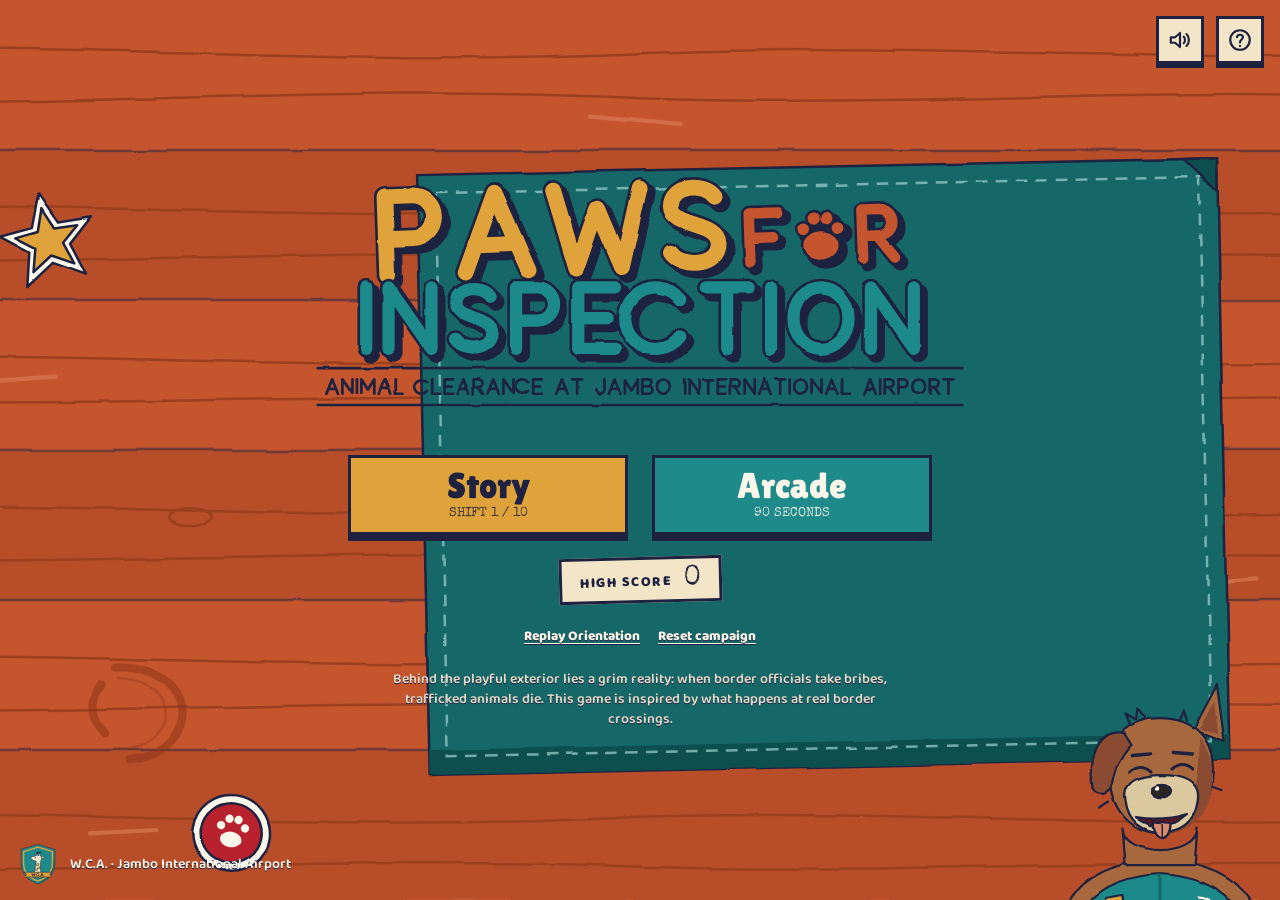
==== commit 4d5b7e65: "Soften the menu disclaimer to a muted cream Co-Authored-By: Claude Opus 5.5 <noreply@anthropic.com>" ====
--- a/index.html
+++ b/index.html
@@ -24,11 +24,11 @@
   <link rel="preconnect" href="https://fonts.googleapis.com" />
   <link rel="preconnect" href="https://fonts.gstatic.com" crossorigin />
   <link rel="stylesheet" href="https://fonts.googleapis.com/css2?family=Lilita+One&family=Special+Elite&family=Baloo+2:wght@400;600;800&display=swap" />
-  <link rel="stylesheet" href="style.css?v=38" />
-  <script src="tutorial.js?v=38" defer></script>
-  <script src="story.js?v=38" defer></script>
-  <script src="audio.js?v=38" defer></script>
-  <script src="game.js?v=38" defer></script>
+  <link rel="stylesheet" href="style.css?v=39" />
+  <script src="tutorial.js?v=39" defer></script>
+  <script src="story.js?v=39" defer></script>
+  <script src="audio.js?v=39" defer></script>
+  <script src="game.js?v=39" defer></script>
 </head>
 <body>
 
--- a/style.css
+++ b/style.css
@@ -2753,7 +2753,7 @@
   font-weight: 600;
   line-height: 1.45;
   text-align: center;
-  color: var(--bone);
+  color: #E0D7C6;
   text-shadow: 0 1px 0 var(--ink);
 }
 
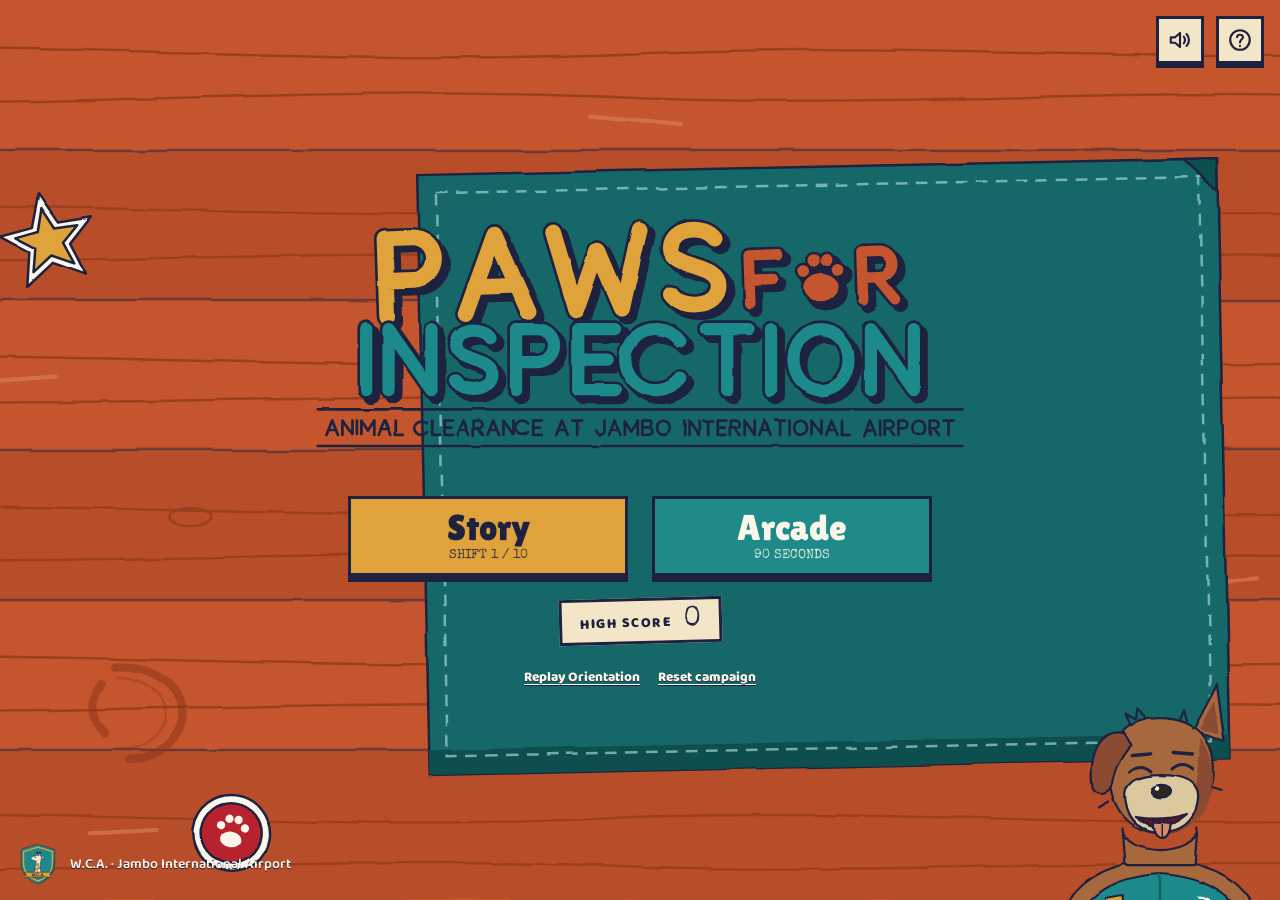
==== commit d52e385a: "Jiwe login, XP per story shift and an XP leaderboard, served from the quirklog pod The game now runs" ====
--- a/index.html
+++ b/index.html
@@ -24,11 +24,12 @@
   <link rel="preconnect" href="https://fonts.googleapis.com" />
   <link rel="preconnect" href="https://fonts.gstatic.com" crossorigin />
   <link rel="stylesheet" href="https://fonts.googleapis.com/css2?family=Lilita+One&family=Special+Elite&family=Baloo+2:wght@400;600;800&display=swap" />
-  <link rel="stylesheet" href="style.css?v=39" />
-  <script src="tutorial.js?v=39" defer></script>
-  <script src="story.js?v=39" defer></script>
-  <script src="audio.js?v=39" defer></script>
-  <script src="game.js?v=39" defer></script>
+  <link rel="stylesheet" href="style.css?v=40" />
+  <script src="tutorial.js?v=40" defer></script>
+  <script src="story.js?v=40" defer></script>
+  <script src="audio.js?v=40" defer></script>
+  <script src="jiwe.js?v=40" defer></script>
+  <script src="game.js?v=40" defer></script>
 </head>
 <body>
 
@@ -275,9 +276,9 @@
       <div class="menu-links">
         <button class="text-link" id="btnReplayTutorial">Replay Orientation</button>
         <button class="text-link" id="btnResetStory">Reset campaign</button>
-      </div>
-
-      <p class="menu-disclaimer">Behind the playful exterior lies a grim reality: when border officials take bribes, trafficked animals die. This game is inspired by what happens at real border crossings.</p>
+        <button class="text-link hidden" id="btnLeaderboard">Leaderboard</button>
+        <button class="text-link hidden" id="btnJiwe">Log in with Jiwe</button>
+      </div>
     </div>
 
     <div class="menu-footer"><img src="art/ui/logo-wca.svg" alt="" /><span>W.C.A. &middot; Jambo International Airport</span></div>
@@ -330,6 +331,19 @@
     </div>
   </div>
 
+  <!-- JIWE XP LEADERBOARD -->
+  <div class="modal-backdrop hidden" id="leaderboardModal">
+    <div class="modal-card leaderboard-card">
+      <div class="log-head"><h2>Leaderboard</h2><span class="log-count">JIWE XP</span></div>
+      <p class="leaderboard-note" id="leaderboardNote"></p>
+      <ol class="leaderboard-list" id="leaderboardList"></ol>
+      <h3 class="leaderboard-sub">Your shifts</h3>
+      <div class="leaderboard-shifts" id="leaderboardShifts"></div>
+      <p class="leaderboard-arcade" id="leaderboardArcade"></p>
+      <button class="primary-btn" id="btnCloseLeaderboard">Back</button>
+    </div>
+  </div>
+
   <!-- SHIFT TITLE CARD (Batch 7d) -->
   <div class="shift-card-layer hidden" id="shiftCardLayer">
     <img class="shift-card" id="shiftCardImg" src="art/ui/shift-card-01.svg" alt="" />
@@ -374,6 +388,7 @@
 
       <div class="report-score">SCORE <span id="endScore">0</span> &middot; <span id="endCases">0</span> CASES</div>
       <div class="report-best" id="endBest"></div>
+      <div class="report-jiwe hidden" id="endJiwe"></div>
 
       <div class="report-actions">
         <button class="big-btn big-btn-ochre" id="btnEndAction">Next shift</button>
--- a/style.css
+++ b/style.css
@@ -2746,17 +2746,6 @@
   text-shadow: 0 1px 0 var(--ink);
 }
 
-.menu-disclaimer {
-  max-width: min(500px, 72%);
-  margin: 0;
-  font-size: 0.875rem;
-  font-weight: 600;
-  line-height: 1.45;
-  text-align: center;
-  color: #E0D7C6;
-  text-shadow: 0 1px 0 var(--ink);
-}
-
 .menu-footer {
   position: absolute;
   left: 16px;
@@ -3081,15 +3070,10 @@
     font-size: 1.9rem;
   }
   .menu-screen {
-    gap: 12px;
+    gap: 16px;
   }
   .menu-footer span {
     font-size: 0.75rem;
-  }
-  .menu-disclaimer {
-    max-width: min(86%, 380px);
-    font-size: 0.72rem;
-    line-height: 1.35;
   }
   .menu-footer img {
     width: 32px;
@@ -3178,18 +3162,6 @@
   .menu-main-btns .big-btn {
     width: 200px;
     min-height: 60px;
-  }
-  .menu-screen {
-    gap: 10px;
-  }
-  .menu-disclaimer {
-    max-width: 440px;
-    font-size: 0.7rem;
-    line-height: 1.35;
-  }
-  /* Keep the badge but drop its caption so it clears the disclaimer. */
-  .menu-footer span {
-    display: none;
   }
 }
 
@@ -4257,3 +4229,132 @@
     font-size: 0.8rem;
   }
 }
+
+/* ==========================================================================
+   JIWE: XP on the shift report, and the leaderboard
+   ========================================================================== */
+.report-jiwe {
+  font-weight: 800;
+  color: var(--teal-shade);
+}
+
+.text-link.dark {
+  color: var(--teal-shade);
+  text-shadow: none;
+  padding: 0;
+}
+
+.leaderboard-card {
+  max-width: 560px;
+}
+
+.leaderboard-note {
+  margin: 8px 0 10px;
+  font-weight: 600;
+}
+
+.leaderboard-list {
+  list-style: none;
+  margin: 0 0 14px;
+  padding: 0;
+  max-height: 40vh;
+  overflow-y: auto;
+  border: 2px solid var(--ink);
+  background: var(--bone);
+}
+
+.leaderboard-list:empty {
+  display: none;
+}
+
+.leaderboard-row {
+  display: grid;
+  grid-template-columns: 48px 1fr auto;
+  gap: 8px;
+  align-items: baseline;
+  padding: 6px 12px;
+  border-bottom: 1px dashed rgba(30, 34, 64, 0.3);
+}
+
+.leaderboard-row:last-child {
+  border-bottom: none;
+}
+
+.leaderboard-row.you {
+  background: var(--ochre);
+  font-weight: 800;
+}
+
+.lr-rank,
+.lr-xp {
+  font-family: var(--font-type);
+}
+
+.lr-name {
+  text-align: left;
+  overflow: hidden;
+  text-overflow: ellipsis;
+  white-space: nowrap;
+}
+
+.leaderboard-sub {
+  font-family: var(--font-display);
+  font-weight: 400;
+  font-size: 1.1rem;
+  margin: 0 0 6px;
+}
+
+.leaderboard-shifts {
+  display: grid;
+  grid-template-columns: repeat(10, minmax(0, 1fr));
+  gap: 4px;
+}
+
+.leaderboard-shift {
+  display: flex;
+  flex-direction: column;
+  align-items: center;
+  border: 2px solid var(--ink);
+  background: var(--paper);
+  padding: 4px 0;
+  line-height: 1.1;
+}
+
+.leaderboard-shift.locked {
+  opacity: 0.45;
+}
+
+.ls-num {
+  font-size: 0.65rem;
+  font-weight: 800;
+}
+
+.ls-grade {
+  font-family: var(--font-display);
+  font-size: 1.2rem;
+}
+
+.ls-xp {
+  font-size: 0.6rem;
+  min-height: 0.7rem;
+}
+
+.leaderboard-arcade {
+  font-size: 0.8rem;
+  margin: 10px 0 14px;
+  color: var(--ink-soft);
+}
+
+@media (max-width: 699px) {
+  .leaderboard-shifts {
+    grid-template-columns: repeat(5, minmax(0, 1fr));
+  }
+  .leaderboard-list {
+    max-height: 30vh;
+  }
+  .menu-links {
+    flex-wrap: wrap;
+    justify-content: center;
+    row-gap: 6px;
+  }
+}
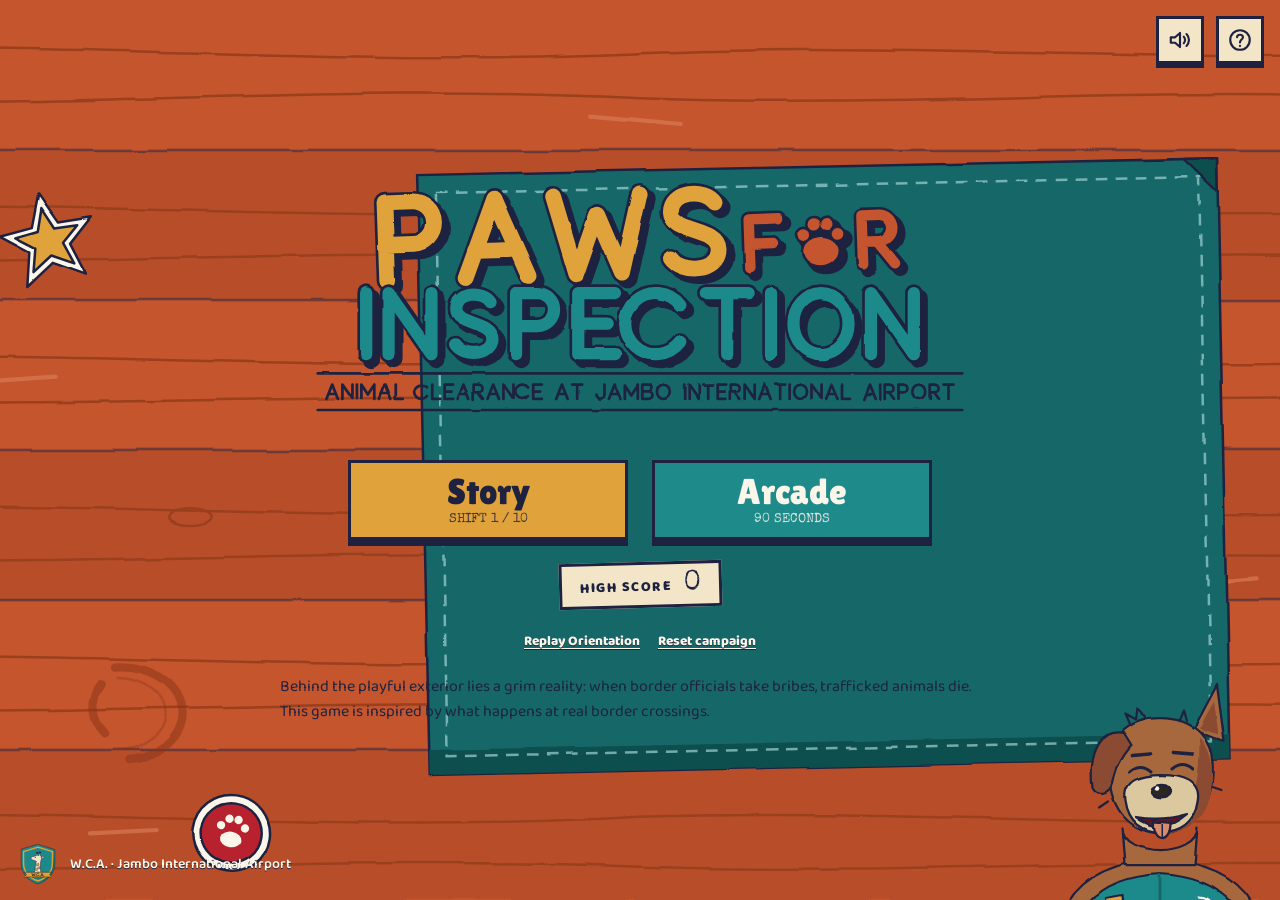
==== commit cf42b823: "Merge main into menu-disclaimer # Conflicts: #	index.html" ====
--- a/index.html
+++ b/index.html
@@ -12,24 +12,23 @@
   <meta property="og:type" content="website" />
   <meta property="og:title" content="Paws for Inspection" />
   <meta property="og:description" content="Catch the smugglers, save the animals. Clear animals through customs at Jambo International Airport." />
-  <meta property="og:url" content="https://jiwe-studio.github.io/paws-for-inspection/" />
-  <meta property="og:image" content="https://jiwe-studio.github.io/paws-for-inspection/art/ui/og-image.jpg" />
+  <meta property="og:url" content="https://quirklog.com/games/paws-for-inspection/" />
+  <meta property="og:image" content="https://quirklog.com/games/paws-for-inspection/art/ui/og-image.jpg" />
   <meta property="og:image:width" content="1200" />
   <meta property="og:image:height" content="630" />
   <meta name="twitter:card" content="summary_large_image" />
-  <meta name="twitter:image" content="https://jiwe-studio.github.io/paws-for-inspection/art/ui/og-image.jpg" />
+  <meta name="twitter:image" content="https://quirklog.com/games/paws-for-inspection/art/ui/og-image.jpg" />
   <link rel="icon" type="image/svg+xml" href="art/ui/app-icon-192.svg" />
   <link rel="apple-touch-icon" href="art/ui/app-icon-180.png" />
   <meta name="description" content="Clear, search and stamp animals through airport customs at Jambo International Airport." />
   <link rel="preconnect" href="https://fonts.googleapis.com" />
   <link rel="preconnect" href="https://fonts.gstatic.com" crossorigin />
   <link rel="stylesheet" href="https://fonts.googleapis.com/css2?family=Lilita+One&family=Special+Elite&family=Baloo+2:wght@400;600;800&display=swap" />
-  <link rel="stylesheet" href="style.css?v=40" />
-  <script src="tutorial.js?v=40" defer></script>
-  <script src="story.js?v=40" defer></script>
-  <script src="audio.js?v=40" defer></script>
-  <script src="jiwe.js?v=40" defer></script>
-  <script src="game.js?v=40" defer></script>
+  <link rel="stylesheet" href="style.css?v=39" />
+  <script src="tutorial.js?v=39" defer></script>
+  <script src="story.js?v=39" defer></script>
+  <script src="audio.js?v=39" defer></script>
+  <script src="game.js?v=39" defer></script>
 </head>
 <body>
 
@@ -276,9 +275,9 @@
       <div class="menu-links">
         <button class="text-link" id="btnReplayTutorial">Replay Orientation</button>
         <button class="text-link" id="btnResetStory">Reset campaign</button>
-        <button class="text-link hidden" id="btnLeaderboard">Leaderboard</button>
-        <button class="text-link hidden" id="btnJiwe">Log in with Jiwe</button>
-      </div>
+      </div>
+
+      <p class="menu-disclaimer">Behind the playful exterior lies a grim reality: when border officials take bribes, trafficked animals die. This game is inspired by what happens at real border crossings.</p>
     </div>
 
     <div class="menu-footer"><img src="art/ui/logo-wca.svg" alt="" /><span>W.C.A. &middot; Jambo International Airport</span></div>
@@ -331,19 +330,6 @@
     </div>
   </div>
 
-  <!-- JIWE XP LEADERBOARD -->
-  <div class="modal-backdrop hidden" id="leaderboardModal">
-    <div class="modal-card leaderboard-card">
-      <div class="log-head"><h2>Leaderboard</h2><span class="log-count">JIWE XP</span></div>
-      <p class="leaderboard-note" id="leaderboardNote"></p>
-      <ol class="leaderboard-list" id="leaderboardList"></ol>
-      <h3 class="leaderboard-sub">Your shifts</h3>
-      <div class="leaderboard-shifts" id="leaderboardShifts"></div>
-      <p class="leaderboard-arcade" id="leaderboardArcade"></p>
-      <button class="primary-btn" id="btnCloseLeaderboard">Back</button>
-    </div>
-  </div>
-
   <!-- SHIFT TITLE CARD (Batch 7d) -->
   <div class="shift-card-layer hidden" id="shiftCardLayer">
     <img class="shift-card" id="shiftCardImg" src="art/ui/shift-card-01.svg" alt="" />
@@ -388,7 +374,6 @@
 
       <div class="report-score">SCORE <span id="endScore">0</span> &middot; <span id="endCases">0</span> CASES</div>
       <div class="report-best" id="endBest"></div>
-      <div class="report-jiwe hidden" id="endJiwe"></div>
 
       <div class="report-actions">
         <button class="big-btn big-btn-ochre" id="btnEndAction">Next shift</button>
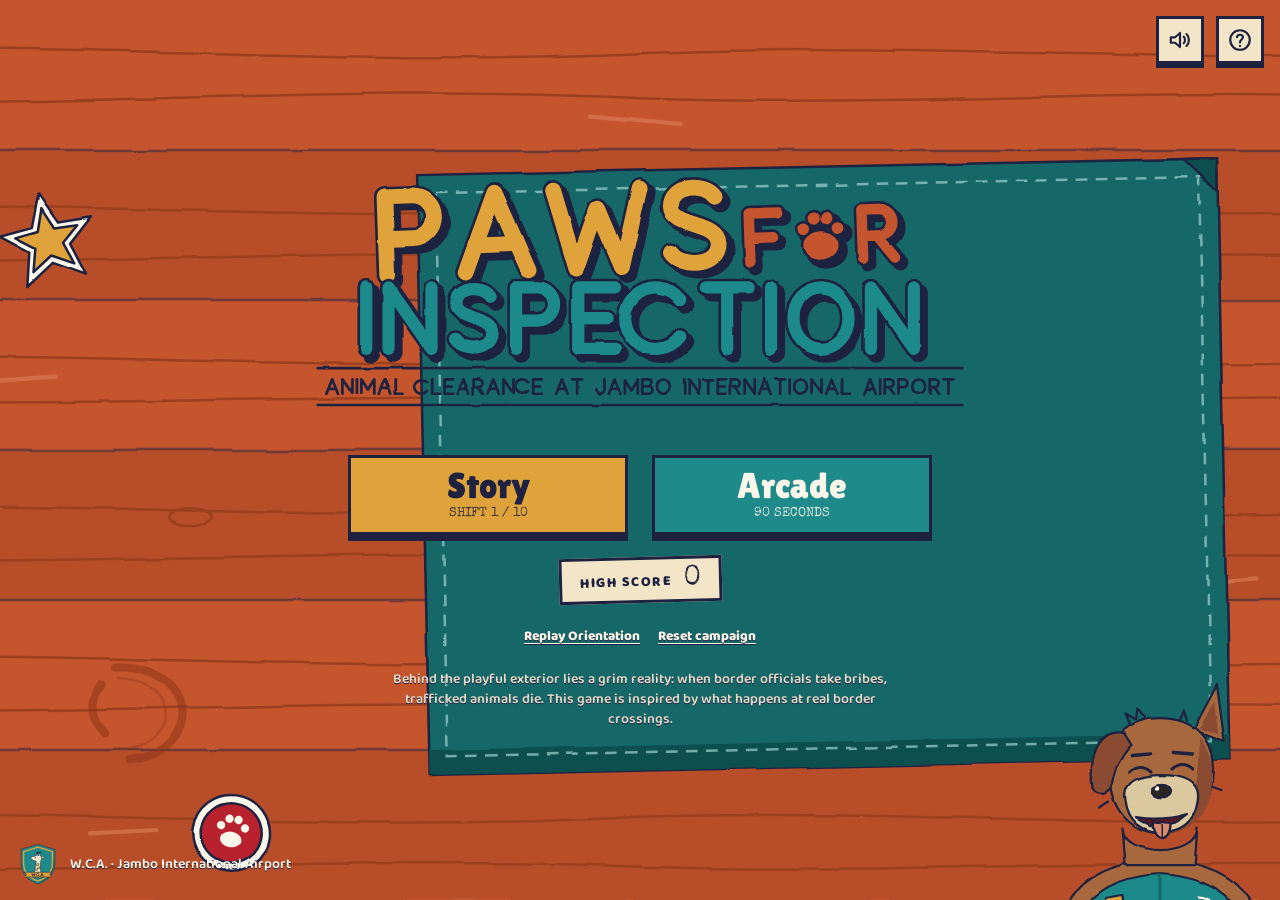
==== commit c3f23490: "Merge main and the menu disclaimer into jiwe-quirklog # Conflicts: #	index.html" ====
--- a/index.html
+++ b/index.html
@@ -24,11 +24,12 @@
   <link rel="preconnect" href="https://fonts.googleapis.com" />
   <link rel="preconnect" href="https://fonts.gstatic.com" crossorigin />
   <link rel="stylesheet" href="https://fonts.googleapis.com/css2?family=Lilita+One&family=Special+Elite&family=Baloo+2:wght@400;600;800&display=swap" />
-  <link rel="stylesheet" href="style.css?v=39" />
-  <script src="tutorial.js?v=39" defer></script>
-  <script src="story.js?v=39" defer></script>
-  <script src="audio.js?v=39" defer></script>
-  <script src="game.js?v=39" defer></script>
+  <link rel="stylesheet" href="style.css?v=40" />
+  <script src="tutorial.js?v=40" defer></script>
+  <script src="story.js?v=40" defer></script>
+  <script src="audio.js?v=40" defer></script>
+  <script src="jiwe.js?v=40" defer></script>
+  <script src="game.js?v=40" defer></script>
 </head>
 <body>
 
@@ -275,6 +276,8 @@
       <div class="menu-links">
         <button class="text-link" id="btnReplayTutorial">Replay Orientation</button>
         <button class="text-link" id="btnResetStory">Reset campaign</button>
+        <button class="text-link hidden" id="btnLeaderboard">Leaderboard</button>
+        <button class="text-link hidden" id="btnJiwe">Log in with Jiwe</button>
       </div>
 
       <p class="menu-disclaimer">Behind the playful exterior lies a grim reality: when border officials take bribes, trafficked animals die. This game is inspired by what happens at real border crossings.</p>
@@ -330,6 +333,19 @@
     </div>
   </div>
 
+  <!-- JIWE XP LEADERBOARD -->
+  <div class="modal-backdrop hidden" id="leaderboardModal">
+    <div class="modal-card leaderboard-card">
+      <div class="log-head"><h2>Leaderboard</h2><span class="log-count">JIWE XP</span></div>
+      <p class="leaderboard-note" id="leaderboardNote"></p>
+      <ol class="leaderboard-list" id="leaderboardList"></ol>
+      <h3 class="leaderboard-sub">Your shifts</h3>
+      <div class="leaderboard-shifts" id="leaderboardShifts"></div>
+      <p class="leaderboard-arcade" id="leaderboardArcade"></p>
+      <button class="primary-btn" id="btnCloseLeaderboard">Back</button>
+    </div>
+  </div>
+
   <!-- SHIFT TITLE CARD (Batch 7d) -->
   <div class="shift-card-layer hidden" id="shiftCardLayer">
     <img class="shift-card" id="shiftCardImg" src="art/ui/shift-card-01.svg" alt="" />
@@ -374,6 +390,7 @@
 
       <div class="report-score">SCORE <span id="endScore">0</span> &middot; <span id="endCases">0</span> CASES</div>
       <div class="report-best" id="endBest"></div>
+      <div class="report-jiwe hidden" id="endJiwe"></div>
 
       <div class="report-actions">
         <button class="big-btn big-btn-ochre" id="btnEndAction">Next shift</button>
--- a/style.css
+++ b/style.css
@@ -2746,6 +2746,17 @@
   text-shadow: 0 1px 0 var(--ink);
 }
 
+.menu-disclaimer {
+  max-width: min(500px, 72%);
+  margin: 0;
+  font-size: 0.875rem;
+  font-weight: 600;
+  line-height: 1.45;
+  text-align: center;
+  color: #E0D7C6;
+  text-shadow: 0 1px 0 var(--ink);
+}
+
 .menu-footer {
   position: absolute;
   left: 16px;
@@ -3070,10 +3081,15 @@
     font-size: 1.9rem;
   }
   .menu-screen {
-    gap: 16px;
+    gap: 12px;
   }
   .menu-footer span {
     font-size: 0.75rem;
+  }
+  .menu-disclaimer {
+    max-width: min(86%, 380px);
+    font-size: 0.72rem;
+    line-height: 1.35;
   }
   .menu-footer img {
     width: 32px;
@@ -3162,6 +3178,18 @@
   .menu-main-btns .big-btn {
     width: 200px;
     min-height: 60px;
+  }
+  .menu-screen {
+    gap: 10px;
+  }
+  .menu-disclaimer {
+    max-width: 440px;
+    font-size: 0.7rem;
+    line-height: 1.35;
+  }
+  /* Keep the badge but drop its caption so it clears the disclaimer. */
+  .menu-footer span {
+    display: none;
   }
 }
 
